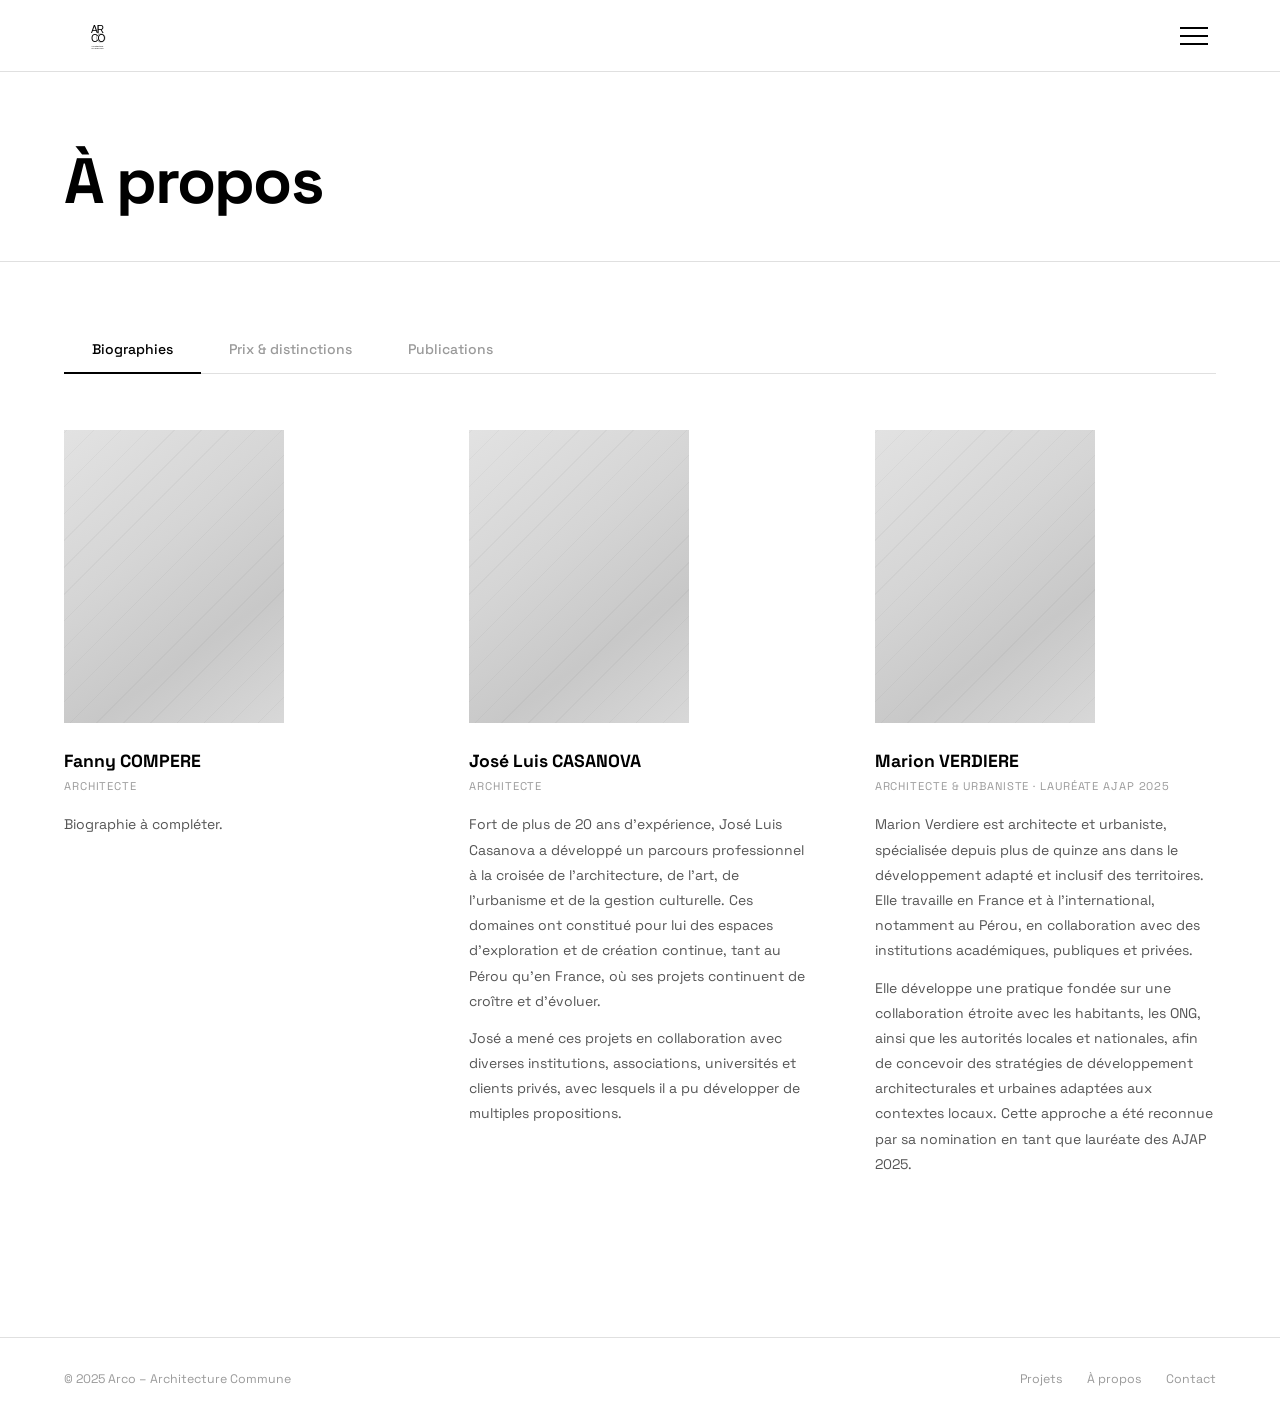
==== apropos.html @ 78fe7bfb "Initial commit" ====
<!DOCTYPE html>
<html lang="fr">
<head>
  <meta charset="UTF-8">
  <meta name="viewport" content="width=device-width, initial-scale=1.0">
  <title>À propos – Arco Architecture Commune</title>
  <link rel="stylesheet" href="css/style.css">
</head>
<body>

  <!-- ========== HEADER ========== -->
  <header class="site-header is-light">
    <a href="index.html" class="header-logo" aria-label="Arco – Accueil">
      <svg viewBox="0 0 241.1 155.8" xmlns="http://www.w3.org/2000/svg" aria-hidden="true">
        <rect x="95.9" y="38.2" fill="none" width="72.7" height="69.3"/>
        <text transform="matrix(1 0 0 1 95.9467 68.4739)" font-family="'CocogooseProTrial-Bold', 'Arial Black', sans-serif" font-size="36" fill="black" letter-spacing="-4"><tspan x="0" y="0">AR</tspan><tspan x="0" y="30" letter-spacing="-3">CO</tspan></text>
        <line fill="none" stroke="#000000" stroke-width="1.5" stroke-miterlimit="10" x1="120.9" y1="39.9" x2="120.9" y2="69.9"/>
        <circle fill="none" stroke="#000000" stroke-miterlimit="10" cx="130.3" cy="84.7" r="14.9"/>
        <rect x="95.9" y="109.5" fill="none" width="49.2" height="18.2"/>
        <text transform="matrix(1 0 0 1 96.7001 115.1082)" font-family="'Nexa-ExtraLight', 'Arial', sans-serif" font-size="8" fill="black" letter-spacing="0"><tspan x="0" y="0">Architecture  </tspan><tspan x="0.5" y="9.6" letter-spacing="1">Commune</tspan></text>
      </svg>
    </a>
    <div class="header-right">
      <nav class="header-nav" id="header-nav">
        <a href="projets.html">Projets</a>
        <a href="apropos.html">À propos</a>
        <a href="contact.html">Contact</a>
      </nav>
      <button class="menu-toggle" aria-label="Menu" aria-expanded="false">
        <span></span><span></span><span></span>
      </button>
    </div>
  </header>

  <!-- ========== MAIN ========== -->
  <main class="page-wrap">
    <div class="page-header">
      <h1 class="page-title">À propos</h1>
    </div>

    <div class="page-body">

      <!-- TABS -->
      <div class="about-nav" role="tablist" aria-label="Sections">
        <button class="about-tab active" role="tab" aria-selected="true"  aria-controls="panel-bio"    id="tab-bio">Biographies</button>
        <button class="about-tab"        role="tab" aria-selected="false" aria-controls="panel-prix"   id="tab-prix">Prix &amp; distinctions</button>
        <button class="about-tab"        role="tab" aria-selected="false" aria-controls="panel-pub"    id="tab-pub">Publications</button>
      </div>

      <!-- ============================
           PANEL : BIOGRAPHIES
           ============================ -->
      <div class="about-panel active" id="panel-bio" role="tabpanel" aria-labelledby="tab-bio">
        <div class="bio-grid">

          <!-- Fanny -->
          <article class="bio-card">
            <div class="bio-photo">
              <div class="card-placeholder" style="height:100%;"></div>
            </div>
            <h2 class="bio-name">Fanny COMPERE</h2>
            <p class="bio-role">Architecte</p>
            <p class="bio-text">Biographie à compléter.</p>
          </article>

          <!-- José Luis Casanova -->
          <article class="bio-card">
            <div class="bio-photo">
              <div class="card-placeholder" style="height:100%;"></div>
            </div>
            <h2 class="bio-name">José Luis CASANOVA</h2>
            <p class="bio-role">Architecte</p>
            <p class="bio-text">
              Fort de plus de 20 ans d'expérience, José Luis Casanova a développé un parcours professionnel à la croisée de l'architecture, de l'art, de l'urbanisme et de la gestion culturelle. Ces domaines ont constitué pour lui des espaces d'exploration et de création continue, tant au Pérou qu'en France, où ses projets continuent de croître et d'évoluer.
            </p>
            <p class="bio-text" style="margin-top:0.75rem;">
              José a mené ces projets en collaboration avec diverses institutions, associations, universités et clients privés, avec lesquels il a pu développer de multiples propositions.
            </p>
          </article>

          <!-- Marion Verdiere -->
          <article class="bio-card">
            <div class="bio-photo">
              <div class="card-placeholder" style="height:100%;"></div>
            </div>
            <h2 class="bio-name">Marion VERDIERE</h2>
            <p class="bio-role">Architecte &amp; Urbaniste · Lauréate AJAP 2025</p>
            <p class="bio-text">
              Marion Verdiere est architecte et urbaniste, spécialisée depuis plus de quinze ans dans le développement adapté et inclusif des territoires. Elle travaille en France et à l'international, notamment au Pérou, en collaboration avec des institutions académiques, publiques et privées.
            </p>
            <p class="bio-text" style="margin-top:0.75rem;">
              Elle développe une pratique fondée sur une collaboration étroite avec les habitants, les ONG, ainsi que les autorités locales et nationales, afin de concevoir des stratégies de développement architecturales et urbaines adaptées aux contextes locaux. Cette approche a été reconnue par sa nomination en tant que lauréate des AJAP 2025.
            </p>
          </article>

        </div>
      </div>

      <!-- ============================
           PANEL : PRIX & DISTINCTIONS
           ============================ -->
      <div class="about-panel" id="panel-prix" role="tabpanel" aria-labelledby="tab-prix">
        <ul class="awards-list">

          <li class="award-item">
            <div>
              <h2 class="award-name">Europan 12 – Runner Up</h2>
              <p class="award-sub">IBA Münsterland</p>
              <p class="award-desc">
                Concours sur la ville adaptable pour répondre aux problématiques relatives au tissu périurbain vieillissant proposées par la Regionale 2016 du Münsterland. Au sein de l'équipe BINGO! – p.150-151.
              </p>
            </div>
            <a href="https://issuu.com/europan/docs/e12-results-catalogue_en" target="_blank" rel="noopener" class="external-link">Voir</a>
          </li>

          <li class="award-item">
            <div>
              <h2 class="award-name">ONU-Habitat – Inspiring Practices</h2>
              <p class="award-sub">Le logement au centre du nouvel agenda urbain</p>
              <p class="award-desc">
                Amélioration des conditions de vie dans une zone urbaine marginale des quartiers nord de Lima avec la participation des habitants.
              </p>
              <p class="award-partners">Avec Mano a Mano Perú</p>
            </div>
            <a href="https://www.uhph.org/en/contest/winners/improving-living-conditions-inhabitants-marginal-urban-area" target="_blank" rel="noopener" class="external-link">Voir</a>
          </li>

          <li class="award-item">
            <div>
              <h2 class="award-name">COP27 Gender Just Climate Solution Awards</h2>
              <p class="award-sub">2022</p>
              <p class="award-desc">
                Un modèle d'urbanisation résilient qui transforme les rôles de genre à Lima. Dans le bidonville « La Ensenada de Chillon », des femmes formées comme maçonnes construisent des murs de terrassement pour développer une agriculture urbaine communautaire. 5 000 m² de jardins transforment des terrains vagues en espaces verts productifs, améliorant la sécurité alimentaire et la qualité de vie.
              </p>
              <p class="award-partners">Avec Mano a Mano · p.12</p>
            </div>
            <a href="https://womengenderclimate.org/wp-content/uploads/2022/11/WGC-brochure-FR_2022-11-03_web.pdf" target="_blank" rel="noopener" class="external-link">Voir</a>
          </li>

          <li class="award-item">
            <div>
              <h2 class="award-name">AJAP 2025</h2>
              <p class="award-sub">Albums des Jeunes Architectes et Paysagistes – Ministère de la Culture</p>
              <p class="award-desc">
                « Un autre regard : éducation populaire et expériences architecturales »
              </p>
            </div>
            <span class="external-link" style="cursor:default;opacity:0.4;">2025</span>
          </li>

        </ul>
      </div>

      <!-- ============================
           PANEL : PUBLICATIONS
           ============================ -->
      <div class="about-panel" id="panel-pub" role="tabpanel" aria-labelledby="tab-pub">
        <ul class="pub-list">

          <li class="pub-item">
            <span class="pub-year">2022</span>
            <span class="pub-type">Article</span>
            <div class="pub-content">
              <p class="pub-title">Gobernanza energética y de la vivienda popular en Lima Metropolitana – Desafíos y perspectivas de la situación ambiental en el Perú</p>
              <p class="pub-authors">Miranda-Sara L., Valdivia-Sisniegas R., Verdiere M.</p>
            </div>
            <a href="https://repositorio.pucp.edu.pe/items/52081ef8-9322-43b2-aabb-9de1d587e6f7" target="_blank" rel="noopener" class="pub-link">Lien</a>
          </li>

          <li class="pub-item">
            <span class="pub-year">2023</span>
            <span class="pub-type">Conférence</span>
            <div class="pub-content">
              <p class="pub-title">Nouvelles écologies urbaines dans les territoires auto-construits de Lima, Pérou</p>
            </div>
            <a href="https://ensa-normandie.fr/wp-content/uploads/2023/03/230317-cqafe-abstracts-def.pdf" target="_blank" rel="noopener" class="pub-link">Lien</a>
          </li>

          <li class="pub-item">
            <span class="pub-year">2023</span>
            <span class="pub-type">Conférence</span>
            <div class="pub-content">
              <p class="pub-title">Quelle place pour l'architecte dans l'évolution des territoires autogérés du rural à l'urbain ?</p>
            </div>
            <span class="pub-link" style="opacity:0.4;">–</span>
          </li>

          <li class="pub-item">
            <span class="pub-year">2023</span>
            <span class="pub-type">Article</span>
            <div class="pub-content">
              <p class="pub-title">The impact of built environment on thermal comfort in informal settlements – The case of José Carlos Mariátegui, Lima, Perú</p>
              <p class="pub-authors">Wieser M., Verdiere M., Fenell P.</p>
            </div>
            <a href="https://discovery.ucl.ac.uk/id/eprint/10166639/" target="_blank" rel="noopener" class="pub-link">Lien</a>
          </li>

          <li class="pub-item">
            <span class="pub-year">2023</span>
            <span class="pub-type">Rapport</span>
            <div class="pub-content">
              <p class="pub-title">Vivienda digna y justicia energética: Diez mensajes desde los barrios populares</p>
              <p class="pub-authors">Lambert R., Escalante Estrada C., de los Rios S., Verdiere M., Wieser M. (Projet GEMdev)</p>
            </div>
            <a href="https://gemdev.net/wp-content/uploads/2024/01/Ten_Lessons_Spanish.pdf" target="_blank" rel="noopener" class="pub-link">Lien</a>
          </li>

          <li class="pub-item">
            <span class="pub-year">2023</span>
            <span class="pub-type">Vidéo</span>
            <div class="pub-content">
              <p class="pub-title">Ciudad Resiliente – Association Mano a Mano Perú</p>
              <p class="pub-authors">Dunayevich A., Verdiere M., Pineda M.F., Dumans S.</p>
            </div>
            <a href="https://www.youtube.com/watch?v=Y0oyjdjKwtE" target="_blank" rel="noopener" class="pub-link">Lien</a>
          </li>

          <li class="pub-item">
            <span class="pub-year">2023</span>
            <span class="pub-type">Vidéo</span>
            <div class="pub-content">
              <p class="pub-title">Hacia una Lima con justicia energética y vivienda digna</p>
              <p class="pub-authors">Lambert R., Wieser M., Verdiere M., Escalante C., de Los Rios S., de Laurentiis M.</p>
            </div>
            <a href="https://www.youtube.com/watch?v=JVqMqIuYx88" target="_blank" rel="noopener" class="pub-link">Lien</a>
          </li>

          <li class="pub-item">
            <span class="pub-year">2023</span>
            <span class="pub-type">Article / Conf.</span>
            <div class="pub-content">
              <p class="pub-title">Reducing extreme discomfort in the global South – Comparison of a calibrated model and locally measured data from informal housing in Peru (CATE 2023)</p>
              <p class="pub-authors">Oraiopoulos A., Wieser M., Verdiere M., Fennell P., Ruyssevelt P.</p>
            </div>
            <a href="https://www.researchgate.net/publication/377576745" target="_blank" rel="noopener" class="pub-link">Lien</a>
          </li>

          <li class="pub-item">
            <span class="pub-year">2024</span>
            <span class="pub-type">Article</span>
            <div class="pub-content">
              <p class="pub-title">Grounded Energy Modelling for Equitable Urban Planning Development in the Global South: Internal Temperatures, Lima, Peru, 2021–2023</p>
              <p class="pub-authors">Oraiopoulos A., Wieser M., Verdiere M., Fennell P., Ruyssevelt P.</p>
            </div>
            <a href="https://reshare.ukdataservice.ac.uk/857127/" target="_blank" rel="noopener" class="pub-link">Lien</a>
          </li>

          <li class="pub-item">
            <span class="pub-year">2024</span>
            <span class="pub-type">Conférence</span>
            <div class="pub-content">
              <p class="pub-title">« Autogestion et croissance urbaine » – Vers la possibilité d'un développement territorial inclusif ?</p>
            </div>
            <a href="https://www.youtube.com/watch?v=R2J9vW4Fnn0" target="_blank" rel="noopener" class="pub-link">Lien</a>
          </li>

          <li class="pub-item">
            <span class="pub-year">2015</span>
            <span class="pub-type">Vidéo</span>
            <div class="pub-content">
              <p class="pub-title">Homogeneos</p>
            </div>
            <span class="pub-link" style="opacity:0.4;">–</span>
          </li>

          <li class="pub-item">
            <span class="pub-year">2015</span>
            <span class="pub-type">Publication</span>
            <div class="pub-content">
              <p class="pub-title">Cartas al Alcalde</p>
            </div>
            <span class="pub-link" style="opacity:0.4;">–</span>
          </li>

          <li class="pub-item">
            <span class="pub-year">2016</span>
            <span class="pub-type">Article</span>
            <div class="pub-content">
              <p class="pub-title">Proyecto en unidad vecinal Mirones – Comunicación y articulación</p>
              <p class="pub-authors">Revue Arkinka, Lima, Pérou (association Homogeneos)</p>
            </div>
            <span class="pub-link" style="opacity:0.4;">–</span>
          </li>

          <li class="pub-item">
            <span class="pub-year">2017</span>
            <span class="pub-type">Publication</span>
            <div class="pub-content">
              <p class="pub-title">Maison des arts Mondignéras</p>
            </div>
            <a href="https://drive.google.com/file/d/1ZgUoGBhDZ5eVp5NW4N8bZm1eNtICvbgE/view" target="_blank" rel="noopener" class="pub-link">Lien</a>
          </li>

          <li class="pub-item">
            <span class="pub-year">2017</span>
            <span class="pub-type">Conférence</span>
            <div class="pub-content">
              <p class="pub-title">« Projet, Communication et Articulation »</p>
              <p class="pub-authors">ENSAPBx, Post Master Rebuilding the World, Talence</p>
            </div>
            <span class="pub-link" style="opacity:0.4;">–</span>
          </li>

          <li class="pub-item">
            <span class="pub-year">2018</span>
            <span class="pub-type">Conférence</span>
            <div class="pub-content">
              <p class="pub-title">Impacto social en las intervenciones urbanas, proyecto ganador del concurso internacional UHPH</p>
              <p class="pub-authors">Université Alas Peruanas, Lima (Mano a Mano Perú)</p>
            </div>
            <span class="pub-link" style="opacity:0.4;">–</span>
          </li>

          <li class="pub-item">
            <span class="pub-year">2018</span>
            <span class="pub-type">Conférence</span>
            <div class="pub-content">
              <p class="pub-title">UHPH III – Foro Latinoamericano y del Caribe de Vivienda y Hábitat</p>
              <p class="pub-authors">République Dominicaine (Mano a Mano Perú)</p>
            </div>
            <span class="pub-link" style="opacity:0.4;">–</span>
          </li>

          <li class="pub-item">
            <span class="pub-year">2018</span>
            <span class="pub-type">Conférence</span>
            <div class="pub-content">
              <p class="pub-title">« Foro Internacional de Intervenciones Urbanas III, Mujeres líderes y gestión local del territorio »</p>
            </div>
            <span class="pub-link" style="opacity:0.4;">–</span>
          </li>

          <li class="pub-item">
            <span class="pub-year">2025</span>
            <span class="pub-type">Article / Data</span>
            <div class="pub-content">
              <p class="pub-title">Development of Household Personas using Vignettes for Urban Building Energy Modelling of low-income housing in informal settlements in the Global South</p>
              <p class="pub-authors">Oraiopoulos A., Fennell P., Tomei J., Lambert R., Ruyssevelt P., Verdiere M., et al.</p>
            </div>
            <a href="https://rdr.ucl.ac.uk/articles/dataset/Development_of_Household_Personas_using_Vignettes_for_Urban_Building_Energy_Modelling_of_low-income_housing_in_informal_settlements_in_the_Global_South/22469458/1" target="_blank" rel="noopener" class="pub-link">Lien</a>
          </li>

          <li class="pub-item">
            <span class="pub-year">2025</span>
            <span class="pub-type">Article / Data</span>
            <div class="pub-content">
              <p class="pub-title">Orthophotomosaics of low-income housing in informal settlements in the Global South</p>
              <p class="pub-authors">Oraiopoulos A., Wieser M., Verdiere M., Fennell P., Ruyssevelt P.</p>
            </div>
            <a href="https://rdr.ucl.ac.uk/articles/figure/Orthophotomosaics_of_low-income_housing_in_informal_settlements_in_the_Global_South/29247509/1" target="_blank" rel="noopener" class="pub-link">Lien</a>
          </li>

          <li class="pub-item">
            <span class="pub-year">2025</span>
            <span class="pub-type">Article / Data</span>
            <div class="pub-content">
              <p class="pub-title">3D reality models of low-income communities in informal settlements in the Global South</p>
              <p class="pub-authors">Oraiopoulos A., Wieser M., Verdiere M., Fennell P., Ruyssevelt P.</p>
            </div>
            <a href="https://rdr.ucl.ac.uk/articles/dataset/3D_reality_models_of_low-income_communities_in_informal_settlements_in_the_Global_South/29294333/1" target="_blank" rel="noopener" class="pub-link">Lien</a>
          </li>

          <li class="pub-item">
            <span class="pub-year">2026</span>
            <span class="pub-type">Article</span>
            <div class="pub-content">
              <p class="pub-title">Quelle place pour l'architecte dans l'évolution des territoires autogérés du rural à l'urbain ? (en cours de publication)</p>
            </div>
            <span class="pub-link" style="opacity:0.4;">À paraître</span>
          </li>

          <li class="pub-item">
            <span class="pub-year">2026</span>
            <span class="pub-type">Conférence</span>
            <div class="pub-content">
              <p class="pub-title">Bricoler l'espace public : Un dialogue constructif comme solution urbaine locale</p>
            </div>
            <span class="pub-link" style="opacity:0.4;">À paraître</span>
          </li>

        </ul>
      </div>

    </div><!-- /page-body -->
  </main>

  <!-- ========== FOOTER ========== -->
  <footer class="site-footer">
    <span class="footer-copy">© 2025 Arco – Architecture Commune</span>
    <nav class="footer-nav">
      <a href="projets.html">Projets</a>
      <a href="apropos.html">À propos</a>
      <a href="contact.html">Contact</a>
    </nav>
  </footer>

  <script src="js/nav.js"></script>
  <script>
    // Tab switching
    const tabs = document.querySelectorAll('.about-tab');
    const panels = document.querySelectorAll('.about-panel');

    tabs.forEach(tab => {
      tab.addEventListener('click', () => {
        tabs.forEach(t => { t.classList.remove('active'); t.setAttribute('aria-selected', 'false'); });
        panels.forEach(p => p.classList.remove('active'));
        tab.classList.add('active');
        tab.setAttribute('aria-selected', 'true');
        document.getElementById(tab.getAttribute('aria-controls')).classList.add('active');
      });
    });

    // Open tab from URL hash
    const hash = window.location.hash;
    if (hash) {
      const target = document.querySelector(`[aria-controls="${hash.slice(1)}"]`);
      if (target) target.click();
    }
  </script>
</body>
</html>
---- css/style.css ----
@import url('https://fonts.googleapis.com/css2?family=Space+Grotesk:wght@300;400;500;700&display=swap');

/* =========================================
   CUSTOM PROPERTIES
   ========================================= */
:root {
  --black: #000000;
  --white: #ffffff;
  --gray-50: #f9f9f9;
  --gray-100: #f0f0f0;
  --gray-200: #e0e0e0;
  --gray-400: #9a9a9a;
  --gray-600: #555555;

  --amo-color: #0055B3;
  --amo-bg: #EEF4FF;
  --sensi-color: #9A6E00;
  --sensi-bg: #FFF8E6;
  --archi-color: #1A7A38;
  --archi-bg: #EEFAF2;
  --urba-color: #C04000;
  --urba-bg: #FFF2EE;

  --nav-height: 72px;
  --page-x: clamp(1.5rem, 5vw, 5rem);
}

/* =========================================
   RESET & BASE
   ========================================= */
*, *::before, *::after { box-sizing: border-box; margin: 0; padding: 0; }
html { scroll-behavior: smooth; -webkit-font-smoothing: antialiased; }
body {
  font-family: 'Space Grotesk', -apple-system, BlinkMacSystemFont, sans-serif;
  color: var(--black);
  background: var(--white);
  font-size: 16px;
  line-height: 1.6;
}
img { max-width: 100%; display: block; }
a { color: inherit; text-decoration: none; }
button { cursor: pointer; font-family: inherit; }
ul, ol { list-style: none; }

/* =========================================
   NAVIGATION
   ========================================= */
.site-header {
  position: fixed;
  top: 0; left: 0; right: 0;
  z-index: 100;
  display: flex;
  align-items: center;
  justify-content: space-between;
  padding: 0 var(--page-x);
  height: var(--nav-height);
  transition: background 0.3s, border-color 0.3s, color 0.3s;
}

.site-header.is-light {
  background: rgba(255,255,255,0.96);
  border-bottom: 1px solid var(--gray-200);
  backdrop-filter: blur(8px);
  color: var(--black);
}

.site-header.is-dark { color: var(--white); }

.header-logo { display: flex; align-items: center; height: 44px; }
.header-logo svg { height: 44px; width: auto; }

/* Override SVG text fill & geometry stroke based on header mode */
.site-header.is-dark .header-logo svg text { fill: white; }
.site-header.is-dark .header-logo svg line,
.site-header.is-dark .header-logo svg circle { stroke: white !important; }
.site-header.is-light .header-logo svg text { fill: black; }
.site-header.is-light .header-logo svg line,
.site-header.is-light .header-logo svg circle { stroke: black !important; }

.menu-toggle {
  background: none;
  border: none;
  padding: 8px;
  display: flex;
  flex-direction: column;
  gap: 6px;
  z-index: 200;
  position: relative;
  color: inherit;
}
.menu-toggle span {
  display: block;
  width: 28px;
  height: 2px;
  background: currentColor;
  transition: transform 0.3s, opacity 0.3s;
  transform-origin: center;
}
.menu-toggle.is-active span:nth-child(1) { transform: translateY(8px) rotate(45deg); }
.menu-toggle.is-active span:nth-child(2) { opacity: 0; }
.menu-toggle.is-active span:nth-child(3) { transform: translateY(-8px) rotate(-45deg); }

/* Inline nav (revealed on toggle) */
.header-right {
  display: flex;
  align-items: center;
  gap: 1.5rem;
}

.header-nav {
  display: flex;
  align-items: center;
  gap: 2rem;
  opacity: 0;
  pointer-events: none;
  transform: translateX(6px);
  transition: opacity 0.2s ease, transform 0.2s ease;
}
.header-nav.is-open {
  opacity: 1;
  pointer-events: all;
  transform: translateX(0);
}
.header-nav a {
  font-size: 0.78rem;
  font-weight: 500;
  letter-spacing: 0.1em;
  text-transform: uppercase;
  color: inherit;
  white-space: nowrap;
  transition: opacity 0.2s;
}
.header-nav a:hover { opacity: 0.45; }

@media (max-width: 420px) {
  .header-nav { gap: 1.25rem; }
  .header-nav a { font-size: 0.7rem; letter-spacing: 0.06em; }
}

/* =========================================
   HOMEPAGE
   ========================================= */
:root { --home-pt: calc(var(--nav-height) + clamp(4rem, 7vw, 6rem)); }

.home-intro {
  display: grid;
  grid-template-columns: 25% 1fr;
  align-items: stretch;
  min-height: 100vh;
  padding: 0 var(--page-x);
}

/* Colonne gauche : logo */
.home-intro-logo {
  display: flex;
  flex-direction: column;
  justify-content: center;
  padding: var(--nav-height) clamp(2rem, 4vw, 4rem) clamp(3rem, 5vw, 4rem) 0;
}
.home-intro-logo svg {
  width: clamp(200px, 28vw, 480px);
  max-width: none;
  height: auto;
  display: block;
}
.home-intro-logo svg text { fill: black; }
.home-intro-logo svg line,
.home-intro-logo svg circle { stroke: black !important; }

/* Colonne droite : label + description + nav */
.home-intro-text {
  display: flex;
  flex-direction: column;
  justify-content: center;
  padding: var(--home-pt) 0 clamp(4rem, 6vw, 5rem) clamp(3rem, 5vw, 5rem);
}
.home-intro-label {
  font-size: 0.62rem;
  letter-spacing: 0.14em;
  text-transform: uppercase;
  color: var(--gray-400);
  margin-bottom: 2rem;
}
.home-intro-body {
  font-size: clamp(1rem, 1.5vw, 1.15rem);
  line-height: 1.9;
  font-weight: 400;
}
.home-intro-body + .home-intro-body { margin-top: 1.25em; }

/* Liens de navigation sous la description */
.home-nav-links {
  display: flex;
  flex-wrap: wrap;
  gap: 0;
  margin-top: 2.75rem;
  padding-top: 1.75rem;
  border-top: 1px solid var(--gray-200);
}
.home-nav-links a {
  display: inline-flex;
  align-items: center;
  gap: 0.4rem;
  padding-right: 2.5rem;
  font-size: 0.78rem;
  font-weight: 700;
  letter-spacing: 0.1em;
  text-transform: uppercase;
  color: var(--black);
  transition: opacity 0.2s;
}
.home-nav-links a::after { content: '→'; font-weight: 400; }
.home-nav-links a:hover { opacity: 0.4; }

@media (max-width: 820px) {
  .home-intro {
    grid-template-columns: 1fr;
    min-height: auto;
    align-items: start;
  }
  .home-intro-logo {
    border-right: none;
    border-bottom: 1px solid var(--gray-200);
    padding: calc(var(--nav-height) + 3rem) 0 2.5rem;
  }
  .home-intro-logo svg { width: 220px; }
  .home-intro-text {
    padding: 3rem 0 4rem;
    justify-content: flex-start;
  }
}

/* =========================================
   PAGE SHELL (non-homepage)
   ========================================= */
.page-wrap {
  padding-top: var(--nav-height);
  min-height: 100vh;
}

.page-header {
  padding: clamp(3rem, 6vw, 5rem) var(--page-x) clamp(2rem, 4vw, 3rem);
  border-bottom: 1px solid var(--gray-200);
}

.page-title {
  font-size: clamp(2rem, 5vw, 4rem);
  font-weight: 700;
  letter-spacing: -0.03em;
  line-height: 1;
}

.page-body {
  padding: clamp(2.5rem, 5vw, 4rem) var(--page-x);
}

/* =========================================
   CATEGORY BADGES
   ========================================= */
.badge {
  display: inline-flex;
  align-items: center;
  gap: 0.4rem;
  padding: 0.2rem 0.7rem;
  border-radius: 999px;
  font-size: 0.7rem;
  font-weight: 600;
  letter-spacing: 0.05em;
  text-transform: uppercase;
}
.badge--amo { background: var(--amo-bg); color: var(--amo-color); }
.badge--sensi { background: var(--sensi-bg); color: var(--sensi-color); }
.badge--archi { background: var(--archi-bg); color: var(--archi-color); }
.badge--urba { background: var(--urba-bg); color: var(--urba-color); }

.cat-dot {
  width: 7px; height: 7px;
  border-radius: 50%;
  display: inline-block;
  flex-shrink: 0;
}
.cat-dot--amo { background: var(--amo-color); }
.cat-dot--sensi { background: var(--sensi-color); }
.cat-dot--archi { background: var(--archi-color); }
.cat-dot--urba { background: var(--urba-color); }

/* =========================================
   PROJECTS PAGE — FILTERS
   ========================================= */
.filter-bar {
  display: flex;
  gap: 0.5rem;
  flex-wrap: wrap;
  margin-bottom: 3rem;
}
.filter-btn {
  display: inline-flex;
  align-items: center;
  gap: 0.4rem;
  padding: 0.5rem 1.25rem;
  border: 1.5px solid var(--gray-200);
  background: none;
  font-size: 0.825rem;
  font-weight: 500;
  letter-spacing: 0.02em;
  border-radius: 999px;
  transition: all 0.2s;
  color: var(--black);
}
.filter-btn:hover { border-color: var(--black); }
.filter-btn.active {
  background: var(--black);
  color: var(--white);
  border-color: var(--black);
}
.filter-btn.active[data-filter="amo"]  { background: var(--amo-color); border-color: var(--amo-color); }
.filter-btn.active[data-filter="sensibilisation"] { background: var(--sensi-color); border-color: var(--sensi-color); }
.filter-btn.active[data-filter="architecture"] { background: var(--archi-color); border-color: var(--archi-color); }
.filter-btn.active[data-filter="urbanisme"] { background: var(--urba-color); border-color: var(--urba-color); }

/* =========================================
   PROJECT GRID
   ========================================= */
.project-grid {
  display: grid;
  grid-template-columns: repeat(auto-fill, minmax(270px, 1fr));
  gap: 2rem 1.5rem;
}

.project-card {
  display: block;
  cursor: pointer;
  color: inherit;
  transition: transform 0.25s;
}
.project-card:hover { transform: translateY(-3px); }

.card-img {
  aspect-ratio: 4/3;
  overflow: hidden;
  background: var(--gray-100);
  position: relative;
  margin-bottom: 0.875rem;
}
.card-img img {
  width: 100%; height: 100%;
  object-fit: cover;
  filter: grayscale(100%);
  transition: transform 0.5s ease, filter 0.3s;
  display: block;
}
.project-card:hover .card-img img {
  transform: scale(1.05);
  filter: grayscale(50%);
}

/* Gray placeholder for missing images */
.card-placeholder {
  width: 100%; height: 100%;
  background: linear-gradient(145deg, #e2e2e2 0%, #d5d5d5 40%, #c8c8c8 70%, #d8d8d8 100%);
  position: relative;
}
.card-placeholder::before {
  content: '';
  position: absolute;
  inset: 0;
  background: repeating-linear-gradient(
    -45deg,
    transparent, transparent 18px,
    rgba(0,0,0,0.03) 18px, rgba(0,0,0,0.03) 19px
  );
}

/* Category color bar on hover */
.card-img::after {
  content: '';
  position: absolute;
  bottom: 0; left: 0; right: 0;
  height: 3px;
  transform: scaleX(0);
  transform-origin: left;
  transition: transform 0.3s;
}
.project-card:hover .card-img::after { transform: scaleX(1); }
.project-card[data-cat="amo"] .card-img::after { background: var(--amo-color); }
.project-card[data-cat="sensibilisation"] .card-img::after { background: var(--sensi-color); }
.project-card[data-cat="architecture"] .card-img::after { background: var(--archi-color); }
.project-card[data-cat="urbanisme"] .card-img::after { background: var(--urba-color); }

.card-meta { display: flex; flex-direction: column; gap: 0.3rem; }
.card-title { font-size: 0.975rem; font-weight: 700; line-height: 1.25; }
.card-location { font-size: 0.8rem; color: var(--gray-600); }
.card-year { font-size: 0.75rem; color: var(--gray-400); }

/* Hidden during filter */
.project-card.hidden { display: none; }

/* =========================================
   PROJECT DETAIL
   ========================================= */
.detail-header {
  padding: clamp(2rem, 4vw, 4rem) var(--page-x) 2rem;
  border-bottom: 1px solid var(--gray-200);
}
.back-link {
  display: flex;
  width: fit-content;
  align-items: center;
  gap: 0.4rem;
  font-size: 0.825rem;
  color: var(--gray-400);
  margin-bottom: 2rem;
  transition: color 0.2s;
}
.back-link:hover { color: var(--black); }
.back-link::before { content: '←'; }

.detail-title {
  font-size: clamp(1.5rem, 3.5vw, 3rem);
  font-weight: 700;
  letter-spacing: -0.025em;
  line-height: 1.1;
  margin-top: 1rem;
  margin-bottom: 0.75rem;
}
.detail-location {
  font-size: 0.9rem;
  color: var(--gray-400);
}

.detail-body {
  display: grid;
  grid-template-columns: 1fr 300px;
  gap: 5rem;
  padding: clamp(2rem, 4vw, 4rem) var(--page-x);
  align-items: start;
}
@media (max-width: 900px) {
  .detail-body { grid-template-columns: 1fr; gap: 2.5rem; }
}

/* Gallery */
.gallery { display: flex; flex-direction: column; gap: 0.75rem; }
.gallery-main {
  aspect-ratio: 16/9;
  overflow: hidden;
  background: var(--gray-100);
  cursor: zoom-in;
  position: relative;
}
.gallery-main img {
  width: 100%; height: 100%;
  object-fit: cover;
  filter: grayscale(100%);
  transition: transform 0.4s;
  display: block;
}
.gallery-main:hover img { transform: scale(1.02); }

.gallery-prev,
.gallery-next {
  position: absolute;
  top: 50%;
  transform: translateY(-50%);
  background: rgba(0,0,0,0.45);
  color: white;
  border: none;
  width: 44px;
  height: 44px;
  display: flex;
  align-items: center;
  justify-content: center;
  font-size: 1.1rem;
  cursor: pointer;
  opacity: 0;
  transition: opacity 0.2s, background 0.2s;
  z-index: 2;
}
.gallery-prev { left: 0.75rem; }
.gallery-next { right: 0.75rem; }
.gallery-prev:hover,
.gallery-next:hover { background: rgba(0,0,0,0.75); }
.gallery-main:hover .gallery-prev,
.gallery-main:hover .gallery-next { opacity: 1; }
.gallery-thumbs {
  display: grid;
  grid-template-columns: repeat(5, 1fr);
  gap: 0.5rem;
}
.gallery-thumb {
  aspect-ratio: 1;
  overflow: hidden;
  background: var(--gray-100);
  cursor: pointer;
  opacity: 0.5;
  transition: opacity 0.2s;
}
.gallery-thumb.active, .gallery-thumb:hover { opacity: 1; }
.gallery-thumb img {
  width: 100%; height: 100%;
  object-fit: cover;
  filter: grayscale(100%);
}

/* Sidebar info */
.detail-info { position: sticky; top: calc(var(--nav-height) + 2rem); }
.info-description {
  font-size: 0.9rem;
  line-height: 1.8;
  color: var(--gray-600);
  margin-bottom: 2.5rem;
}
.info-table { width: 100%; }
.info-row {
  display: grid;
  grid-template-columns: 110px 1fr;
  padding: 0.875rem 0;
  border-top: 1px solid var(--gray-200);
  gap: 1rem;
  font-size: 0.85rem;
}
.info-row:last-child { border-bottom: 1px solid var(--gray-200); }
.info-label {
  font-size: 0.7rem;
  letter-spacing: 0.08em;
  text-transform: uppercase;
  color: var(--gray-400);
  padding-top: 2px;
}
.info-value { font-weight: 500; line-height: 1.4; }

/* =========================================
   ABOUT PAGE
   ========================================= */
.about-nav {
  display: flex;
  gap: 0;
  border-bottom: 1px solid var(--gray-200);
  margin-bottom: 3.5rem;
}
.about-tab {
  padding: 0.875rem 1.75rem;
  background: none;
  border: none;
  border-bottom: 2px solid transparent;
  font-size: 0.875rem;
  font-weight: 500;
  color: var(--gray-400);
  cursor: pointer;
  transition: all 0.2s;
  margin-bottom: -1px;
}
.about-tab.active { color: var(--black); border-bottom-color: var(--black); }
.about-tab:hover:not(.active) { color: var(--black); }

.about-panel { display: none; }
.about-panel.active { display: block; }

/* Biographies */
.bio-grid {
  display: grid;
  grid-template-columns: repeat(3, 1fr);
  gap: 3rem 4rem;
}
@media (max-width: 900px) {
  .bio-grid {
    grid-template-columns: repeat(2, 1fr);
  }
}
@media (max-width: 580px) {
  .bio-grid {
    grid-template-columns: 1fr;
  }
}
.bio-photo {
  aspect-ratio: 3/4;
  max-width: 220px;
  overflow: hidden;
  background: var(--gray-100);
  margin-bottom: 1.5rem;
}
.bio-photo img {
  width: 100%; height: 100%;
  object-fit: cover;
  filter: grayscale(100%);
}
.bio-name {
  font-size: 1.1rem;
  font-weight: 700;
  margin-bottom: 0.2rem;
}
.bio-role {
  font-size: 0.7rem;
  letter-spacing: 0.08em;
  text-transform: uppercase;
  color: var(--gray-400);
  margin-bottom: 1rem;
}
.bio-text {
  font-size: 0.875rem;
  line-height: 1.8;
  color: var(--gray-600);
}

/* Awards */
.awards-list { display: flex; flex-direction: column; }
.award-item {
  display: grid;
  grid-template-columns: 1fr auto;
  gap: 3rem;
  padding: 2rem 0;
  border-bottom: 1px solid var(--gray-200);
  align-items: start;
}
.award-item:first-child { border-top: 1px solid var(--gray-200); }
.award-name { font-size: 1rem; font-weight: 700; margin-bottom: 0.3rem; }
.award-sub {
  font-size: 0.75rem;
  letter-spacing: 0.04em;
  text-transform: uppercase;
  color: var(--gray-400);
  margin-bottom: 0.75rem;
}
.award-desc {
  font-size: 0.85rem;
  line-height: 1.75;
  color: var(--gray-600);
}
.award-partners {
  font-size: 0.8rem;
  color: var(--gray-400);
  margin-top: 0.5rem;
}
.external-link {
  display: inline-flex;
  align-items: center;
  gap: 0.35rem;
  padding: 0.5rem 1.1rem;
  border: 1.5px solid var(--black);
  font-size: 0.75rem;
  font-weight: 600;
  letter-spacing: 0.06em;
  text-transform: uppercase;
  white-space: nowrap;
  transition: all 0.2s;
  flex-shrink: 0;
}
.external-link:hover { background: var(--black); color: var(--white); }
.external-link::after { content: '↗'; }

@media (max-width: 600px) {
  .award-item { grid-template-columns: 1fr; gap: 1rem; }
}

/* Publications */
.pub-list { display: flex; flex-direction: column; }
.pub-item {
  display: grid;
  grid-template-columns: 56px 90px 1fr auto;
  gap: 1.5rem;
  padding: 1.25rem 0;
  border-bottom: 1px solid var(--gray-200);
  align-items: start;
}
.pub-item:first-child { border-top: 1px solid var(--gray-200); }
.pub-year { font-size: 0.85rem; font-weight: 700; color: var(--gray-400); }
.pub-type {
  font-size: 0.7rem;
  letter-spacing: 0.06em;
  text-transform: uppercase;
  color: var(--gray-400);
  padding-top: 2px;
}
.pub-content { }
.pub-title { font-size: 0.875rem; font-weight: 500; line-height: 1.5; margin-bottom: 0.25rem; }
.pub-authors { font-size: 0.775rem; color: var(--gray-400); line-height: 1.4; }
.pub-link {
  display: inline-flex;
  align-items: center;
  gap: 0.2rem;
  font-size: 0.75rem;
  color: var(--gray-400);
  transition: color 0.2s;
  white-space: nowrap;
  align-self: center;
}
.pub-link:hover { color: var(--black); }
.pub-link::after { content: '↗'; }

@media (max-width: 768px) {
  .pub-item {
    grid-template-columns: 56px 1fr;
  }
  .pub-type { grid-column: 2; }
  .pub-content { grid-column: 1 / -1; }
  .pub-link { grid-column: 1 / -1; }
}

/* =========================================
   CONTACT PAGE
   ========================================= */
.contact-layout {
  display: grid;
  grid-template-columns: 1fr 1fr;
  gap: 7rem;
  align-items: start;
}
@media (max-width: 768px) {
  .contact-layout { grid-template-columns: 1fr; gap: 3rem; }
}

.contact-info-group { margin-bottom: 2.5rem; }
.contact-label {
  font-size: 0.65rem;
  letter-spacing: 0.14em;
  text-transform: uppercase;
  color: var(--gray-400);
  margin-bottom: 0.4rem;
}
.contact-value {
  font-size: 1rem;
  font-weight: 500;
  line-height: 1.6;
}
.contact-value a { transition: opacity 0.2s; }
.contact-value a:hover { opacity: 0.6; }

.contact-form { display: flex; flex-direction: column; gap: 1.25rem; }
.form-group { display: flex; flex-direction: column; gap: 0.35rem; }
.form-label {
  font-size: 0.7rem;
  letter-spacing: 0.1em;
  text-transform: uppercase;
  color: var(--gray-400);
}
.form-input, .form-textarea {
  width: 100%;
  padding: 0.875rem 1rem;
  border: 1.5px solid var(--gray-200);
  background: none;
  font-family: inherit;
  font-size: 0.9rem;
  color: var(--black);
  transition: border-color 0.2s;
  outline: none;
  border-radius: 0;
  appearance: none;
}
.form-input:focus, .form-textarea:focus { border-color: var(--black); }
.form-textarea { min-height: 140px; resize: vertical; }
.form-submit {
  align-self: flex-start;
  padding: 0.9rem 2.5rem;
  background: var(--black);
  color: var(--white);
  border: none;
  font-family: inherit;
  font-size: 0.8rem;
  font-weight: 700;
  letter-spacing: 0.1em;
  text-transform: uppercase;
  cursor: pointer;
  transition: opacity 0.2s;
}
.form-submit:hover { opacity: 0.75; }

/* =========================================
   FOOTER
   ========================================= */
.site-footer {
  margin-top: 6rem;
  padding: 2rem var(--page-x);
  border-top: 1px solid var(--gray-200);
  display: flex;
  align-items: center;
  justify-content: space-between;
  flex-wrap: wrap;
  gap: 1rem;
}
.footer-copy { font-size: 0.775rem; color: var(--gray-400); }
.footer-nav { display: flex; gap: 1.5rem; }
.footer-nav a {
  font-size: 0.775rem;
  color: var(--gray-400);
  transition: color 0.2s;
}
.footer-nav a:hover { color: var(--black); }

/* =========================================
   UTILITIES & ANIMATIONS
   ========================================= */
.fade-in {
  animation: fadeIn 0.5s ease both;
}
@keyframes fadeIn {
  from { opacity: 0; transform: translateY(12px); }
  to   { opacity: 1; transform: translateY(0); }
}

.sr-only {
  position: absolute; width: 1px; height: 1px;
  padding: 0; margin: -1px; overflow: hidden;
  clip: rect(0,0,0,0); white-space: nowrap; border-width: 0;
}
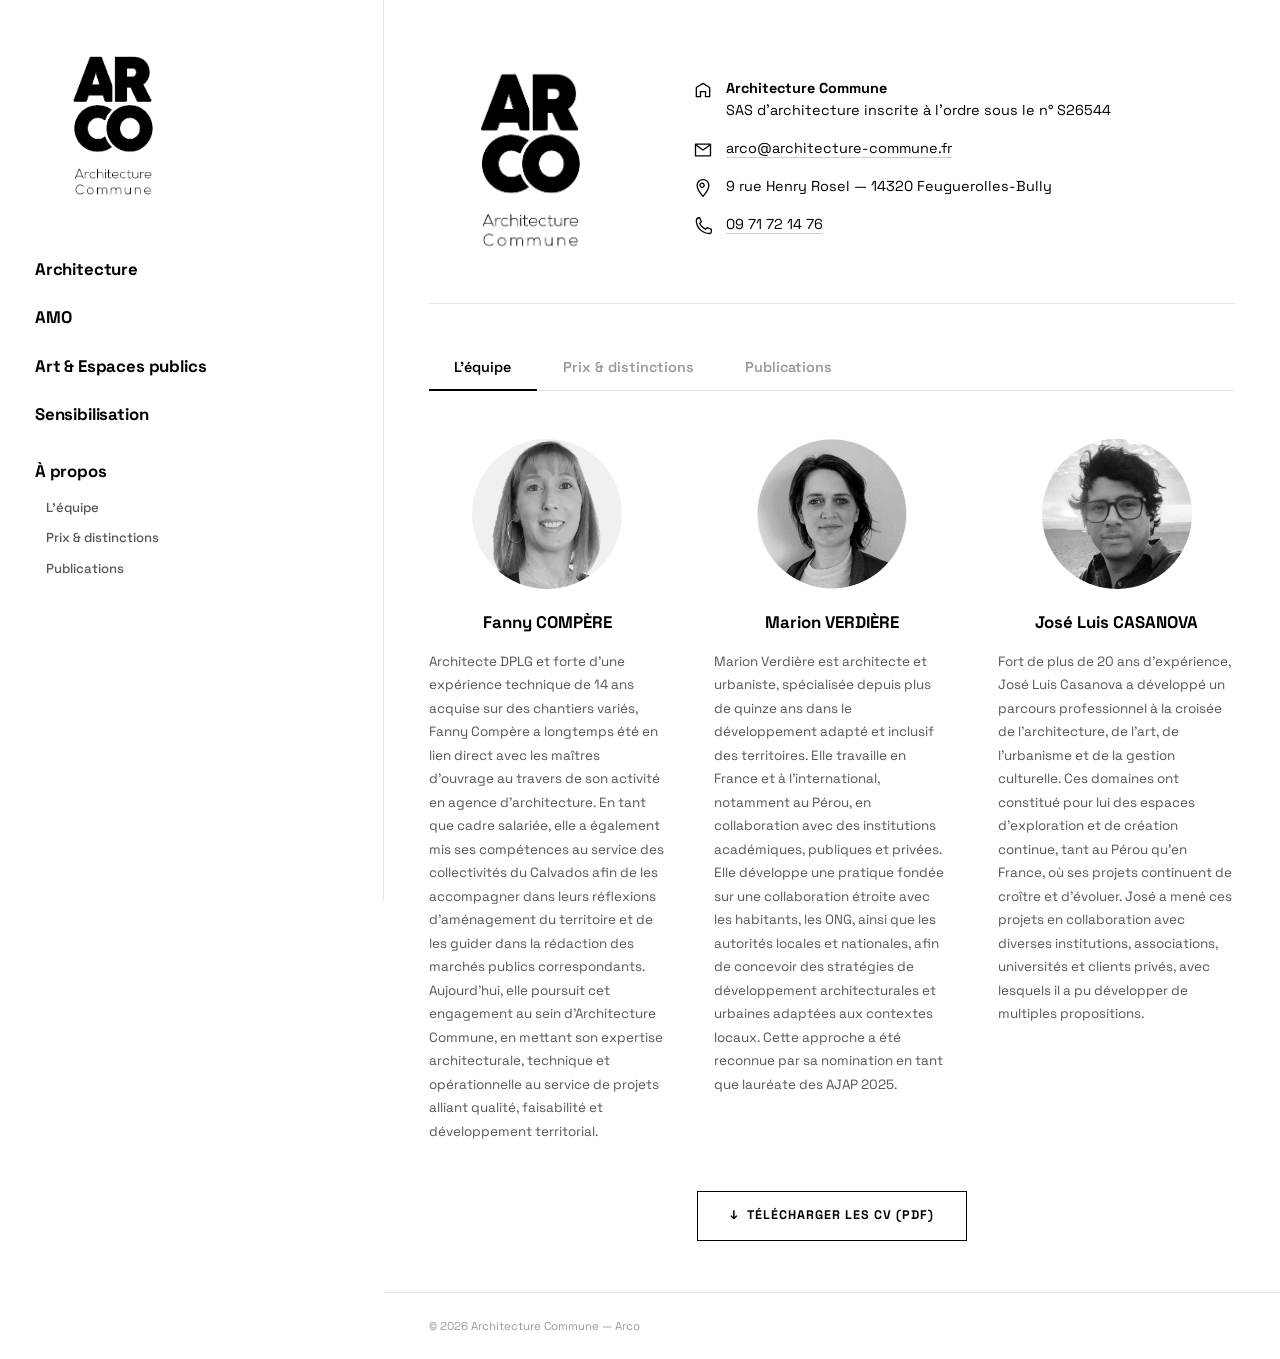
==== commit 68156043: "update with first feedbacks" ====
--- a/apropos.html
+++ b/apropos.html
@@ -3,419 +3,179 @@
 <head>
   <meta charset="UTF-8">
   <meta name="viewport" content="width=device-width, initial-scale=1.0">
-  <title>À propos – Arco Architecture Commune</title>
+  <title>À propos – Architecture Commune</title>
   <link rel="stylesheet" href="css/style.css">
 </head>
-<body>
+<body data-page="about">
 
-  <!-- ========== HEADER ========== -->
-  <header class="site-header is-light">
-    <a href="index.html" class="header-logo" aria-label="Arco – Accueil">
-      <svg viewBox="0 0 241.1 155.8" xmlns="http://www.w3.org/2000/svg" aria-hidden="true">
-        <rect x="95.9" y="38.2" fill="none" width="72.7" height="69.3"/>
-        <text transform="matrix(1 0 0 1 95.9467 68.4739)" font-family="'CocogooseProTrial-Bold', 'Arial Black', sans-serif" font-size="36" fill="black" letter-spacing="-4"><tspan x="0" y="0">AR</tspan><tspan x="0" y="30" letter-spacing="-3">CO</tspan></text>
-        <line fill="none" stroke="#000000" stroke-width="1.5" stroke-miterlimit="10" x1="120.9" y1="39.9" x2="120.9" y2="69.9"/>
-        <circle fill="none" stroke="#000000" stroke-miterlimit="10" cx="130.3" cy="84.7" r="14.9"/>
-        <rect x="95.9" y="109.5" fill="none" width="49.2" height="18.2"/>
-        <text transform="matrix(1 0 0 1 96.7001 115.1082)" font-family="'Nexa-ExtraLight', 'Arial', sans-serif" font-size="8" fill="black" letter-spacing="0"><tspan x="0" y="0">Architecture  </tspan><tspan x="0.5" y="9.6" letter-spacing="1">Commune</tspan></text>
-      </svg>
-    </a>
-    <div class="header-right">
-      <nav class="header-nav" id="header-nav">
-        <a href="projets.html">Projets</a>
-        <a href="apropos.html">À propos</a>
-        <a href="contact.html">Contact</a>
-      </nav>
-      <button class="menu-toggle" aria-label="Menu" aria-expanded="false">
-        <span></span><span></span><span></span>
-      </button>
-    </div>
-  </header>
+  <div class="mobile-bar">
+    <a href="index.html" class="mobile-logo"><img src="media/logos/logo-arco.png" alt="Architecture Commune"></a>
+    <button class="menu-toggle" aria-label="Menu" aria-expanded="false"><span></span><span></span><span></span></button>
+  </div>
+  <div class="sidebar-backdrop"></div>
 
-  <!-- ========== MAIN ========== -->
-  <main class="page-wrap">
-    <div class="page-header">
-      <h1 class="page-title">À propos</h1>
-    </div>
+  <div class="layout">
+    <aside class="sidebar" id="sidebar"></aside>
 
-    <div class="page-body">
+    <main class="content">
+      <section class="about">
 
-      <!-- TABS -->
-      <div class="about-nav" role="tablist" aria-label="Sections">
-        <button class="about-tab active" role="tab" aria-selected="true"  aria-controls="panel-bio"    id="tab-bio">Biographies</button>
-        <button class="about-tab"        role="tab" aria-selected="false" aria-controls="panel-prix"   id="tab-prix">Prix &amp; distinctions</button>
-        <button class="about-tab"        role="tab" aria-selected="false" aria-controls="panel-pub"    id="tab-pub">Publications</button>
-      </div>
+        <!-- Logo + coordonnées -->
+        <div class="about-head">
+          <img class="about-logo" src="media/logos/logo-arco.png" alt="Architecture Commune">
+          <ul class="coords">
+            <li>
+              <svg viewBox="0 0 24 24" aria-hidden="true"><path d="M4 20V9l8-5 8 5v11h-5v-6H9v6H4Z"/></svg>
+              <span><strong>Architecture Commune</strong><br>SAS d'architecture inscrite à l'ordre sous le n° S26544</span>
+            </li>
+            <li>
+              <svg viewBox="0 0 24 24" aria-hidden="true"><path d="M3 5h18v14H3V5Zm1.5 1.5L12 12l7.5-5.5"/></svg>
+              <span><a href="mailto:arco@architecture-commune.fr">arco@architecture-commune.fr</a></span>
+            </li>
+            <li>
+              <svg viewBox="0 0 24 24" aria-hidden="true"><path d="M12 2c4 0 7 3 7 7 0 5-7 13-7 13S5 14 5 9c0-4 3-7 7-7Zm0 4.5A2.5 2.5 0 1 0 12 11a2.5 2.5 0 0 0 0-4.5Z"/></svg>
+              <span>9 rue Henry Rosel — 14320 Feuguerolles-Bully</span>
+            </li>
+            <li>
+              <svg viewBox="0 0 24 24" aria-hidden="true"><path d="M6 3c-1 0-2 1-2 2 0 9 7 16 16 16 1 0 2-1 2-2v-3l-5-2-2 2c-3-1.5-5.5-4-7-7l2-2-2-5H6Z"/></svg>
+              <span><a href="tel:+33971721476">09 71 72 14 76</a></span>
+            </li>
+          </ul>
+        </div>
 
-      <!-- ============================
-           PANEL : BIOGRAPHIES
-           ============================ -->
-      <div class="about-panel active" id="panel-bio" role="tabpanel" aria-labelledby="tab-bio">
-        <div class="bio-grid">
+        <!-- Onglets -->
+        <div class="about-tabs" role="tablist">
+          <button class="about-tab active" role="tab" data-panel="equipe" id="tab-equipe">L'équipe</button>
+          <button class="about-tab" role="tab" data-panel="prix" id="tab-prix">Prix &amp; distinctions</button>
+          <button class="about-tab" role="tab" data-panel="publications" id="tab-publications">Publications</button>
+        </div>
 
-          <!-- Fanny -->
-          <article class="bio-card">
-            <div class="bio-photo">
-              <div class="card-placeholder" style="height:100%;"></div>
-            </div>
-            <h2 class="bio-name">Fanny COMPERE</h2>
-            <p class="bio-role">Architecte</p>
-            <p class="bio-text">Biographie à compléter.</p>
-          </article>
+        <!-- ÉQUIPE -->
+        <div class="about-panel active" id="equipe" role="tabpanel">
+          <div class="team-grid">
+            <article class="team-card">
+              <div class="team-photo"><img src="media/equipe/fanny.png" alt="Fanny Compère"></div>
+              <h2 class="team-name">Fanny COMPÈRE</h2>
+              <p class="team-text">Architecte DPLG et forte d'une expérience technique de 14 ans acquise sur des chantiers variés, Fanny Compère a longtemps été en lien direct avec les maîtres d'ouvrage au travers de son activité en agence d'architecture. En tant que cadre salariée, elle a également mis ses compétences au service des collectivités du Calvados afin de les accompagner dans leurs réflexions d'aménagement du territoire et de les guider dans la rédaction des marchés publics correspondants. Aujourd'hui, elle poursuit cet engagement au sein d'Architecture Commune, en mettant son expertise architecturale, technique et opérationnelle au service de projets alliant qualité, faisabilité et développement territorial.</p>
+            </article>
 
-          <!-- José Luis Casanova -->
-          <article class="bio-card">
-            <div class="bio-photo">
-              <div class="card-placeholder" style="height:100%;"></div>
-            </div>
-            <h2 class="bio-name">José Luis CASANOVA</h2>
-            <p class="bio-role">Architecte</p>
-            <p class="bio-text">
-              Fort de plus de 20 ans d'expérience, José Luis Casanova a développé un parcours professionnel à la croisée de l'architecture, de l'art, de l'urbanisme et de la gestion culturelle. Ces domaines ont constitué pour lui des espaces d'exploration et de création continue, tant au Pérou qu'en France, où ses projets continuent de croître et d'évoluer.
-            </p>
-            <p class="bio-text" style="margin-top:0.75rem;">
-              José a mené ces projets en collaboration avec diverses institutions, associations, universités et clients privés, avec lesquels il a pu développer de multiples propositions.
-            </p>
-          </article>
+            <article class="team-card">
+              <div class="team-photo"><img src="media/equipe/marion.png" alt="Marion Verdière"></div>
+              <h2 class="team-name">Marion VERDIÈRE</h2>
+              <p class="team-text">Marion Verdière est architecte et urbaniste, spécialisée depuis plus de quinze ans dans le développement adapté et inclusif des territoires. Elle travaille en France et à l'international, notamment au Pérou, en collaboration avec des institutions académiques, publiques et privées. Elle développe une pratique fondée sur une collaboration étroite avec les habitants, les ONG, ainsi que les autorités locales et nationales, afin de concevoir des stratégies de développement architecturales et urbaines adaptées aux contextes locaux. Cette approche a été reconnue par sa nomination en tant que lauréate des AJAP 2025.</p>
+            </article>
 
-          <!-- Marion Verdiere -->
-          <article class="bio-card">
-            <div class="bio-photo">
-              <div class="card-placeholder" style="height:100%;"></div>
-            </div>
-            <h2 class="bio-name">Marion VERDIERE</h2>
-            <p class="bio-role">Architecte &amp; Urbaniste · Lauréate AJAP 2025</p>
-            <p class="bio-text">
-              Marion Verdiere est architecte et urbaniste, spécialisée depuis plus de quinze ans dans le développement adapté et inclusif des territoires. Elle travaille en France et à l'international, notamment au Pérou, en collaboration avec des institutions académiques, publiques et privées.
-            </p>
-            <p class="bio-text" style="margin-top:0.75rem;">
-              Elle développe une pratique fondée sur une collaboration étroite avec les habitants, les ONG, ainsi que les autorités locales et nationales, afin de concevoir des stratégies de développement architecturales et urbaines adaptées aux contextes locaux. Cette approche a été reconnue par sa nomination en tant que lauréate des AJAP 2025.
-            </p>
-          </article>
+            <article class="team-card">
+              <div class="team-photo"><img src="media/equipe/jose.png" alt="José Luis Casanova"></div>
+              <h2 class="team-name">José Luis CASANOVA</h2>
+              <p class="team-text">Fort de plus de 20 ans d'expérience, José Luis Casanova a développé un parcours professionnel à la croisée de l'architecture, de l'art, de l'urbanisme et de la gestion culturelle. Ces domaines ont constitué pour lui des espaces d'exploration et de création continue, tant au Pérou qu'en France, où ses projets continuent de croître et d'évoluer. José a mené ces projets en collaboration avec diverses institutions, associations, universités et clients privés, avec lesquels il a pu développer de multiples propositions.</p>
+            </article>
+          </div>
 
+          <div class="team-cv">
+            <a class="btn-download" href="media/CV-Architecture-Commune.pdf" target="_blank" rel="noopener">Télécharger les CV (PDF)</a>
+          </div>
         </div>
-      </div>
 
-      <!-- ============================
-           PANEL : PRIX & DISTINCTIONS
-           ============================ -->
-      <div class="about-panel" id="panel-prix" role="tabpanel" aria-labelledby="tab-prix">
-        <ul class="awards-list">
+        <!-- PRIX -->
+        <div class="about-panel" id="prix" role="tabpanel">
+          <ul class="awards-list">
+            <li class="award-item">
+              <div>
+                <span class="award-year">2025</span>
+                <h2 class="award-name">AJAP — Albums des Jeunes Architectes et Paysagistes</h2>
+                <p class="award-desc">« Un autre regard : éducation populaire et expériences architecturales ». Intégrer une pratique architecturale à un propos local, renforçant le lien social par le partage d'expériences concrètes. Décerné par le Ministère de la Culture.</p>
+              </div>
+              <a class="external-link" href="https://www.architectes.org/actualites/les-laureats-recompenses-par-les-ajap-2025-130200" target="_blank" rel="noopener">Voir</a>
+            </li>
+            <li class="award-item">
+              <div>
+                <span class="award-year">2022</span>
+                <h2 class="award-name">COP27 — Gender Just Climate Solution Awards</h2>
+                <p class="award-desc">Modèle d'urbanisation résilient qui transforme les rôles de genre à Lima (p. 12).</p>
+                <p class="award-partners">Avec Mano a Mano Perú</p>
+              </div>
+              <a class="external-link" href="https://womengenderclimate.org/wp-content/uploads/2022/11/WGC-brochure-FR_2022-11-03_web.pdf" target="_blank" rel="noopener">Voir</a>
+            </li>
+            <li class="award-item">
+              <div>
+                <span class="award-year">2018</span>
+                <h2 class="award-name">ONU-Habitat — Inspiring Practices Competition</h2>
+                <p class="award-desc">Amélioration des conditions de vie dans une zone urbaine marginale du nord de Lima avec la participation des habitants.</p>
+                <p class="award-partners">Avec Mano a Mano Perú</p>
+              </div>
+              <a class="external-link" href="https://www.uhph.org/en/contest/winners/improving-living-conditions-inhabitants-marginal-urban-area" target="_blank" rel="noopener">Voir</a>
+            </li>
+            <li class="award-item">
+              <div>
+                <span class="award-year">2014</span>
+                <h2 class="award-name">Europan 12 — Runner Up</h2>
+                <p class="award-desc">IBA Münsterland — répondre aux problématiques relatives au tissu périurbain vieillissant (Regionale 2016). Au sein de l'équipe BINGO! (p. 150-151).</p>
+              </div>
+              <a class="external-link" href="https://issuu.com/europan/docs/e12-results-catalogue_en" target="_blank" rel="noopener">Voir</a>
+            </li>
+          </ul>
+        </div>
 
-          <li class="award-item">
-            <div>
-              <h2 class="award-name">Europan 12 – Runner Up</h2>
-              <p class="award-sub">IBA Münsterland</p>
-              <p class="award-desc">
-                Concours sur la ville adaptable pour répondre aux problématiques relatives au tissu périurbain vieillissant proposées par la Regionale 2016 du Münsterland. Au sein de l'équipe BINGO! – p.150-151.
-              </p>
-            </div>
-            <a href="https://issuu.com/europan/docs/e12-results-catalogue_en" target="_blank" rel="noopener" class="external-link">Voir</a>
-          </li>
+        <!-- PUBLICATIONS -->
+        <div class="about-panel" id="publications" role="tabpanel">
+          <ul class="pub-list">
+            <li class="pub-item"><span class="pub-year">2026</span><span class="pub-type">Conférence</span><div class="pub-content"><p class="pub-title">Bricoler l'espace public : un dialogue constructif comme solution urbaine locale</p></div><span class="pub-link pub-link--none">À paraître</span></li>
+            <li class="pub-item"><span class="pub-year">2026</span><span class="pub-type">Article</span><div class="pub-content"><p class="pub-title">Quelle place pour l'architecte dans l'évolution des territoires autogérés du rural à l'urbain ? (en cours de publication)</p></div><span class="pub-link pub-link--none">À paraître</span></li>
 
-          <li class="award-item">
-            <div>
-              <h2 class="award-name">ONU-Habitat – Inspiring Practices</h2>
-              <p class="award-sub">Le logement au centre du nouvel agenda urbain</p>
-              <p class="award-desc">
-                Amélioration des conditions de vie dans une zone urbaine marginale des quartiers nord de Lima avec la participation des habitants.
-              </p>
-              <p class="award-partners">Avec Mano a Mano Perú</p>
-            </div>
-            <a href="https://www.uhph.org/en/contest/winners/improving-living-conditions-inhabitants-marginal-urban-area" target="_blank" rel="noopener" class="external-link">Voir</a>
-          </li>
+            <li class="pub-item"><span class="pub-year">2025</span><span class="pub-type">Article / Data</span><div class="pub-content"><p class="pub-title">Development of Household Personas using Vignettes for Urban Building Energy Modelling of low-income housing in informal settlements in the Global South</p><p class="pub-authors">Oraiopoulos A., Fennell P., Tomei J., Lambert R., Ruyssevelt P., Verdiere M., et al.</p></div><a class="pub-link" href="https://rdr.ucl.ac.uk/articles/dataset/Development_of_Household_Personas_using_Vignettes_for_Urban_Building_Energy_Modelling_of_low-income_housing_in_informal_settlements_in_the_Global_South/22469458/1" target="_blank" rel="noopener">Lien</a></li>
+            <li class="pub-item"><span class="pub-year">2025</span><span class="pub-type">Article / Data</span><div class="pub-content"><p class="pub-title">Orthophotomosaics of low-income housing in informal settlements in the Global South</p><p class="pub-authors">Oraiopoulos A., Wieser M., Verdiere M., Fennell P., Ruyssevelt P.</p></div><a class="pub-link" href="https://rdr.ucl.ac.uk/articles/figure/Orthophotomosaics_of_low-income_housing_in_informal_settlements_in_the_Global_South/29247509/1" target="_blank" rel="noopener">Lien</a></li>
+            <li class="pub-item"><span class="pub-year">2025</span><span class="pub-type">Article / Data</span><div class="pub-content"><p class="pub-title">3D reality models of low-income communities in informal settlements in the Global South</p><p class="pub-authors">Oraiopoulos A., Wieser M., Verdiere M., Fennell P., Ruyssevelt P.</p></div><a class="pub-link" href="https://rdr.ucl.ac.uk/articles/dataset/3D_reality_models_of_low-income_communities_in_informal_settlements_in_the_Global_South/29294333/1" target="_blank" rel="noopener">Lien</a></li>
 
-          <li class="award-item">
-            <div>
-              <h2 class="award-name">COP27 Gender Just Climate Solution Awards</h2>
-              <p class="award-sub">2022</p>
-              <p class="award-desc">
-                Un modèle d'urbanisation résilient qui transforme les rôles de genre à Lima. Dans le bidonville « La Ensenada de Chillon », des femmes formées comme maçonnes construisent des murs de terrassement pour développer une agriculture urbaine communautaire. 5 000 m² de jardins transforment des terrains vagues en espaces verts productifs, améliorant la sécurité alimentaire et la qualité de vie.
-              </p>
-              <p class="award-partners">Avec Mano a Mano · p.12</p>
-            </div>
-            <a href="https://womengenderclimate.org/wp-content/uploads/2022/11/WGC-brochure-FR_2022-11-03_web.pdf" target="_blank" rel="noopener" class="external-link">Voir</a>
-          </li>
+            <li class="pub-item"><span class="pub-year">2024</span><span class="pub-type">Conférence</span><div class="pub-content"><p class="pub-title">« Autogestion et croissance urbaine » — Vers la possibilité d'un développement territorial inclusif ?</p></div><a class="pub-link" href="https://www.youtube.com/watch?v=R2J9vW4Fnn0" target="_blank" rel="noopener">Lien</a></li>
+            <li class="pub-item"><span class="pub-year">2024</span><span class="pub-type">Article</span><div class="pub-content"><p class="pub-title">Grounded Energy Modelling for Equitable Urban Planning Development in the Global South: Internal Temperatures, Lima, Peru, 2021-2023</p><p class="pub-authors">Oraiopoulos A., Wieser M., Verdiere M., Fennell P., Ruyssevelt P.</p></div><a class="pub-link" href="https://reshare.ukdataservice.ac.uk/857127/" target="_blank" rel="noopener">Lien</a></li>
 
-          <li class="award-item">
-            <div>
-              <h2 class="award-name">AJAP 2025</h2>
-              <p class="award-sub">Albums des Jeunes Architectes et Paysagistes – Ministère de la Culture</p>
-              <p class="award-desc">
-                « Un autre regard : éducation populaire et expériences architecturales »
-              </p>
-            </div>
-            <span class="external-link" style="cursor:default;opacity:0.4;">2025</span>
-          </li>
+            <li class="pub-item"><span class="pub-year">2023</span><span class="pub-type">Conférence</span><div class="pub-content"><p class="pub-title">Nouvelles écologies urbaines dans les territoires auto-construits de Lima, Pérou</p></div><a class="pub-link" href="https://ensa-normandie.fr/wp-content/uploads/2023/03/230317-cqafe-abstracts-def.pdf" target="_blank" rel="noopener">Lien</a></li>
+            <li class="pub-item"><span class="pub-year">2023</span><span class="pub-type">Conférence</span><div class="pub-content"><p class="pub-title">Quelle place pour l'architecte dans l'évolution des territoires autogérés du rural à l'urbain ?</p></div><span class="pub-link pub-link--none">—</span></li>
+            <li class="pub-item"><span class="pub-year">2023</span><span class="pub-type">Vidéo</span><div class="pub-content"><p class="pub-title">Ciudad Resiliente — Association Mano a Mano Perú</p><p class="pub-authors">Dunayevich A., Verdiere M., Pineda M.F., Dumans S.</p></div><a class="pub-link" href="https://www.youtube.com/watch?v=Y0oyjdjKwtE&t=6s" target="_blank" rel="noopener">Lien</a></li>
+            <li class="pub-item"><span class="pub-year">2023</span><span class="pub-type">Rapport</span><div class="pub-content"><p class="pub-title">Vivienda digna y justicia energética: Diez mensajes desde los barrios populares</p><p class="pub-authors">Lambert R., Escalante Estrada C., de los Rios S., Verdiere M., Wieser M. (Projet GEMdev)</p></div><a class="pub-link" href="https://gemdev.net/wp-content/uploads/2024/01/Ten_Lessons_Spanish.pdf" target="_blank" rel="noopener">Lien</a></li>
+            <li class="pub-item"><span class="pub-year">2023</span><span class="pub-type">Vidéo</span><div class="pub-content"><p class="pub-title">Hacia una Lima con justicia energética y vivienda digna</p><p class="pub-authors">Lambert R., Wieser M., Verdiere M., Escalante C., de Los Rios S., de Laurentiis M.</p></div><a class="pub-link" href="https://www.youtube.com/watch?v=JVqMqIuYx88" target="_blank" rel="noopener">Lien</a></li>
+            <li class="pub-item"><span class="pub-year">2023</span><span class="pub-type">Article</span><div class="pub-content"><p class="pub-title">The impact of built environment on thermal comfort in informal settlements — The case of José Carlos Mariátegui, Lima, Perú</p><p class="pub-authors">Wieser M., Verdiere M., Fennell P.</p></div><a class="pub-link" href="https://discovery.ucl.ac.uk/id/eprint/10166639/" target="_blank" rel="noopener">Lien</a></li>
+            <li class="pub-item"><span class="pub-year">2023</span><span class="pub-type">Article / Conf.</span><div class="pub-content"><p class="pub-title">Reducing extreme discomfort in the global South — Comparison of a calibrated model and locally measured data from informal housing in Peru (CATE 2023)</p><p class="pub-authors">Oraiopoulos A., Wieser M., Verdiere M., Fennell P., Ruyssevelt P.</p></div><a class="pub-link" href="https://www.researchgate.net/publication/377576745" target="_blank" rel="noopener">Lien</a></li>
 
-        </ul>
-      </div>
+            <li class="pub-item"><span class="pub-year">2022</span><span class="pub-type">Article</span><div class="pub-content"><p class="pub-title">Gobernanza energética y de la vivienda popular en Lima Metropolitana — Desafíos y perspectivas de la situación ambiental en el Perú</p><p class="pub-authors">Miranda-Sara L., Valdivia-Sisniegas R., Verdiere M.</p></div><a class="pub-link" href="https://repositorio.pucp.edu.pe/items/52081ef8-9322-43b2-aabb-9de1d587e6f7" target="_blank" rel="noopener">Lien</a></li>
 
-      <!-- ============================
-           PANEL : PUBLICATIONS
-           ============================ -->
-      <div class="about-panel" id="panel-pub" role="tabpanel" aria-labelledby="tab-pub">
-        <ul class="pub-list">
+            <li class="pub-item"><span class="pub-year">2018</span><span class="pub-type">Conférence</span><div class="pub-content"><p class="pub-title">« Foro Internacional de Intervenciones Urbanas III — Mujeres líderes y gestión local del territorio »</p></div><span class="pub-link pub-link--none">—</span></li>
+            <li class="pub-item"><span class="pub-year">2018</span><span class="pub-type">Conférence</span><div class="pub-content"><p class="pub-title">Impacto social en las intervenciones urbanas, proyecto ganador del concurso internacional UHPH</p><p class="pub-authors">Université Alas Peruanas, Lima (Mano a Mano Perú)</p></div><span class="pub-link pub-link--none">—</span></li>
+            <li class="pub-item"><span class="pub-year">2018</span><span class="pub-type">Conférence</span><div class="pub-content"><p class="pub-title">UHPH III — Foro Latinoamericano y del Caribe de Vivienda y Hábitat</p><p class="pub-authors">République Dominicaine (Mano a Mano Perú)</p></div><span class="pub-link pub-link--none">—</span></li>
 
-          <li class="pub-item">
-            <span class="pub-year">2022</span>
-            <span class="pub-type">Article</span>
-            <div class="pub-content">
-              <p class="pub-title">Gobernanza energética y de la vivienda popular en Lima Metropolitana – Desafíos y perspectivas de la situación ambiental en el Perú</p>
-              <p class="pub-authors">Miranda-Sara L., Valdivia-Sisniegas R., Verdiere M.</p>
-            </div>
-            <a href="https://repositorio.pucp.edu.pe/items/52081ef8-9322-43b2-aabb-9de1d587e6f7" target="_blank" rel="noopener" class="pub-link">Lien</a>
-          </li>
+            <li class="pub-item"><span class="pub-year">2017</span><span class="pub-type">Publication</span><div class="pub-content"><p class="pub-title">Maison des arts Mondignéras</p></div><a class="pub-link" href="https://drive.google.com/file/d/1ZgUoGBhDZ5eVp5NW4N8bZm1eNtICvbgE/view" target="_blank" rel="noopener">Lien</a></li>
+            <li class="pub-item"><span class="pub-year">2017</span><span class="pub-type">Conférence</span><div class="pub-content"><p class="pub-title">« Projet, Communication et Articulation »</p><p class="pub-authors">ENSAPBx, Post Master Rebuilding the World, Talence</p></div><span class="pub-link pub-link--none">—</span></li>
 
-          <li class="pub-item">
-            <span class="pub-year">2023</span>
-            <span class="pub-type">Conférence</span>
-            <div class="pub-content">
-              <p class="pub-title">Nouvelles écologies urbaines dans les territoires auto-construits de Lima, Pérou</p>
-            </div>
-            <a href="https://ensa-normandie.fr/wp-content/uploads/2023/03/230317-cqafe-abstracts-def.pdf" target="_blank" rel="noopener" class="pub-link">Lien</a>
-          </li>
+            <li class="pub-item"><span class="pub-year">2016</span><span class="pub-type">Article</span><div class="pub-content"><p class="pub-title">Proyecto en unidad vecinal Mirones — Comunicación y articulación</p><p class="pub-authors">Revue Arkinka, Lima, Pérou (association Homogeneos)</p></div><span class="pub-link pub-link--none">—</span></li>
 
-          <li class="pub-item">
-            <span class="pub-year">2023</span>
-            <span class="pub-type">Conférence</span>
-            <div class="pub-content">
-              <p class="pub-title">Quelle place pour l'architecte dans l'évolution des territoires autogérés du rural à l'urbain ?</p>
-            </div>
-            <span class="pub-link" style="opacity:0.4;">–</span>
-          </li>
+            <li class="pub-item"><span class="pub-year">2015</span><span class="pub-type">Vidéo</span><div class="pub-content"><p class="pub-title">Homogeneos</p></div><span class="pub-link pub-link--none">—</span></li>
+            <li class="pub-item"><span class="pub-year">2015</span><span class="pub-type">Publication</span><div class="pub-content"><p class="pub-title">Cartas al Alcalde</p></div><span class="pub-link pub-link--none">—</span></li>
+          </ul>
+        </div>
 
-          <li class="pub-item">
-            <span class="pub-year">2023</span>
-            <span class="pub-type">Article</span>
-            <div class="pub-content">
-              <p class="pub-title">The impact of built environment on thermal comfort in informal settlements – The case of José Carlos Mariátegui, Lima, Perú</p>
-              <p class="pub-authors">Wieser M., Verdiere M., Fenell P.</p>
-            </div>
-            <a href="https://discovery.ucl.ac.uk/id/eprint/10166639/" target="_blank" rel="noopener" class="pub-link">Lien</a>
-          </li>
+      </section>
+      <footer class="content-footer"><span>© 2026 Architecture Commune — Arco</span></footer>
+    </main>
+  </div>
 
-          <li class="pub-item">
-            <span class="pub-year">2023</span>
-            <span class="pub-type">Rapport</span>
-            <div class="pub-content">
-              <p class="pub-title">Vivienda digna y justicia energética: Diez mensajes desde los barrios populares</p>
-              <p class="pub-authors">Lambert R., Escalante Estrada C., de los Rios S., Verdiere M., Wieser M. (Projet GEMdev)</p>
-            </div>
-            <a href="https://gemdev.net/wp-content/uploads/2024/01/Ten_Lessons_Spanish.pdf" target="_blank" rel="noopener" class="pub-link">Lien</a>
-          </li>
-
-          <li class="pub-item">
-            <span class="pub-year">2023</span>
-            <span class="pub-type">Vidéo</span>
-            <div class="pub-content">
-              <p class="pub-title">Ciudad Resiliente – Association Mano a Mano Perú</p>
-              <p class="pub-authors">Dunayevich A., Verdiere M., Pineda M.F., Dumans S.</p>
-            </div>
-            <a href="https://www.youtube.com/watch?v=Y0oyjdjKwtE" target="_blank" rel="noopener" class="pub-link">Lien</a>
-          </li>
-
-          <li class="pub-item">
-            <span class="pub-year">2023</span>
-            <span class="pub-type">Vidéo</span>
-            <div class="pub-content">
-              <p class="pub-title">Hacia una Lima con justicia energética y vivienda digna</p>
-              <p class="pub-authors">Lambert R., Wieser M., Verdiere M., Escalante C., de Los Rios S., de Laurentiis M.</p>
-            </div>
-            <a href="https://www.youtube.com/watch?v=JVqMqIuYx88" target="_blank" rel="noopener" class="pub-link">Lien</a>
-          </li>
-
-          <li class="pub-item">
-            <span class="pub-year">2023</span>
-            <span class="pub-type">Article / Conf.</span>
-            <div class="pub-content">
-              <p class="pub-title">Reducing extreme discomfort in the global South – Comparison of a calibrated model and locally measured data from informal housing in Peru (CATE 2023)</p>
-              <p class="pub-authors">Oraiopoulos A., Wieser M., Verdiere M., Fennell P., Ruyssevelt P.</p>
-            </div>
-            <a href="https://www.researchgate.net/publication/377576745" target="_blank" rel="noopener" class="pub-link">Lien</a>
-          </li>
-
-          <li class="pub-item">
-            <span class="pub-year">2024</span>
-            <span class="pub-type">Article</span>
-            <div class="pub-content">
-              <p class="pub-title">Grounded Energy Modelling for Equitable Urban Planning Development in the Global South: Internal Temperatures, Lima, Peru, 2021–2023</p>
-              <p class="pub-authors">Oraiopoulos A., Wieser M., Verdiere M., Fennell P., Ruyssevelt P.</p>
-            </div>
-            <a href="https://reshare.ukdataservice.ac.uk/857127/" target="_blank" rel="noopener" class="pub-link">Lien</a>
-          </li>
-
-          <li class="pub-item">
-            <span class="pub-year">2024</span>
-            <span class="pub-type">Conférence</span>
-            <div class="pub-content">
-              <p class="pub-title">« Autogestion et croissance urbaine » – Vers la possibilité d'un développement territorial inclusif ?</p>
-            </div>
-            <a href="https://www.youtube.com/watch?v=R2J9vW4Fnn0" target="_blank" rel="noopener" class="pub-link">Lien</a>
-          </li>
-
-          <li class="pub-item">
-            <span class="pub-year">2015</span>
-            <span class="pub-type">Vidéo</span>
-            <div class="pub-content">
-              <p class="pub-title">Homogeneos</p>
-            </div>
-            <span class="pub-link" style="opacity:0.4;">–</span>
-          </li>
-
-          <li class="pub-item">
-            <span class="pub-year">2015</span>
-            <span class="pub-type">Publication</span>
-            <div class="pub-content">
-              <p class="pub-title">Cartas al Alcalde</p>
-            </div>
-            <span class="pub-link" style="opacity:0.4;">–</span>
-          </li>
-
-          <li class="pub-item">
-            <span class="pub-year">2016</span>
-            <span class="pub-type">Article</span>
-            <div class="pub-content">
-              <p class="pub-title">Proyecto en unidad vecinal Mirones – Comunicación y articulación</p>
-              <p class="pub-authors">Revue Arkinka, Lima, Pérou (association Homogeneos)</p>
-            </div>
-            <span class="pub-link" style="opacity:0.4;">–</span>
-          </li>
-
-          <li class="pub-item">
-            <span class="pub-year">2017</span>
-            <span class="pub-type">Publication</span>
-            <div class="pub-content">
-              <p class="pub-title">Maison des arts Mondignéras</p>
-            </div>
-            <a href="https://drive.google.com/file/d/1ZgUoGBhDZ5eVp5NW4N8bZm1eNtICvbgE/view" target="_blank" rel="noopener" class="pub-link">Lien</a>
-          </li>
-
-          <li class="pub-item">
-            <span class="pub-year">2017</span>
-            <span class="pub-type">Conférence</span>
-            <div class="pub-content">
-              <p class="pub-title">« Projet, Communication et Articulation »</p>
-              <p class="pub-authors">ENSAPBx, Post Master Rebuilding the World, Talence</p>
-            </div>
-            <span class="pub-link" style="opacity:0.4;">–</span>
-          </li>
-
-          <li class="pub-item">
-            <span class="pub-year">2018</span>
-            <span class="pub-type">Conférence</span>
-            <div class="pub-content">
-              <p class="pub-title">Impacto social en las intervenciones urbanas, proyecto ganador del concurso internacional UHPH</p>
-              <p class="pub-authors">Université Alas Peruanas, Lima (Mano a Mano Perú)</p>
-            </div>
-            <span class="pub-link" style="opacity:0.4;">–</span>
-          </li>
-
-          <li class="pub-item">
-            <span class="pub-year">2018</span>
-            <span class="pub-type">Conférence</span>
-            <div class="pub-content">
-              <p class="pub-title">UHPH III – Foro Latinoamericano y del Caribe de Vivienda y Hábitat</p>
-              <p class="pub-authors">République Dominicaine (Mano a Mano Perú)</p>
-            </div>
-            <span class="pub-link" style="opacity:0.4;">–</span>
-          </li>
-
-          <li class="pub-item">
-            <span class="pub-year">2018</span>
-            <span class="pub-type">Conférence</span>
-            <div class="pub-content">
-              <p class="pub-title">« Foro Internacional de Intervenciones Urbanas III, Mujeres líderes y gestión local del territorio »</p>
-            </div>
-            <span class="pub-link" style="opacity:0.4;">–</span>
-          </li>
-
-          <li class="pub-item">
-            <span class="pub-year">2025</span>
-            <span class="pub-type">Article / Data</span>
-            <div class="pub-content">
-              <p class="pub-title">Development of Household Personas using Vignettes for Urban Building Energy Modelling of low-income housing in informal settlements in the Global South</p>
-              <p class="pub-authors">Oraiopoulos A., Fennell P., Tomei J., Lambert R., Ruyssevelt P., Verdiere M., et al.</p>
-            </div>
-            <a href="https://rdr.ucl.ac.uk/articles/dataset/Development_of_Household_Personas_using_Vignettes_for_Urban_Building_Energy_Modelling_of_low-income_housing_in_informal_settlements_in_the_Global_South/22469458/1" target="_blank" rel="noopener" class="pub-link">Lien</a>
-          </li>
-
-          <li class="pub-item">
-            <span class="pub-year">2025</span>
-            <span class="pub-type">Article / Data</span>
-            <div class="pub-content">
-              <p class="pub-title">Orthophotomosaics of low-income housing in informal settlements in the Global South</p>
-              <p class="pub-authors">Oraiopoulos A., Wieser M., Verdiere M., Fennell P., Ruyssevelt P.</p>
-            </div>
-            <a href="https://rdr.ucl.ac.uk/articles/figure/Orthophotomosaics_of_low-income_housing_in_informal_settlements_in_the_Global_South/29247509/1" target="_blank" rel="noopener" class="pub-link">Lien</a>
-          </li>
-
-          <li class="pub-item">
-            <span class="pub-year">2025</span>
-            <span class="pub-type">Article / Data</span>
-            <div class="pub-content">
-              <p class="pub-title">3D reality models of low-income communities in informal settlements in the Global South</p>
-              <p class="pub-authors">Oraiopoulos A., Wieser M., Verdiere M., Fennell P., Ruyssevelt P.</p>
-            </div>
-            <a href="https://rdr.ucl.ac.uk/articles/dataset/3D_reality_models_of_low-income_communities_in_informal_settlements_in_the_Global_South/29294333/1" target="_blank" rel="noopener" class="pub-link">Lien</a>
-          </li>
-
-          <li class="pub-item">
-            <span class="pub-year">2026</span>
-            <span class="pub-type">Article</span>
-            <div class="pub-content">
-              <p class="pub-title">Quelle place pour l'architecte dans l'évolution des territoires autogérés du rural à l'urbain ? (en cours de publication)</p>
-            </div>
-            <span class="pub-link" style="opacity:0.4;">À paraître</span>
-          </li>
-
-          <li class="pub-item">
-            <span class="pub-year">2026</span>
-            <span class="pub-type">Conférence</span>
-            <div class="pub-content">
-              <p class="pub-title">Bricoler l'espace public : Un dialogue constructif comme solution urbaine locale</p>
-            </div>
-            <span class="pub-link" style="opacity:0.4;">À paraître</span>
-          </li>
-
-        </ul>
-      </div>
-
-    </div><!-- /page-body -->
-  </main>
-
-  <!-- ========== FOOTER ========== -->
-  <footer class="site-footer">
-    <span class="footer-copy">© 2025 Arco – Architecture Commune</span>
-    <nav class="footer-nav">
-      <a href="projets.html">Projets</a>
-      <a href="apropos.html">À propos</a>
-      <a href="contact.html">Contact</a>
-    </nav>
-  </footer>
-
+  <script src="js/data.js"></script>
   <script src="js/nav.js"></script>
   <script>
-    // Tab switching
-    const tabs = document.querySelectorAll('.about-tab');
-    const panels = document.querySelectorAll('.about-panel');
-
-    tabs.forEach(tab => {
-      tab.addEventListener('click', () => {
-        tabs.forEach(t => { t.classList.remove('active'); t.setAttribute('aria-selected', 'false'); });
-        panels.forEach(p => p.classList.remove('active'));
-        tab.classList.add('active');
-        tab.setAttribute('aria-selected', 'true');
-        document.getElementById(tab.getAttribute('aria-controls')).classList.add('active');
-      });
-    });
-
-    // Open tab from URL hash
-    const hash = window.location.hash;
-    if (hash) {
-      const target = document.querySelector(`[aria-controls="${hash.slice(1)}"]`);
-      if (target) target.click();
-    }
+    (function () {
+      const tabs = [...document.querySelectorAll('.about-tab')];
+      const panels = [...document.querySelectorAll('.about-panel')];
+      function show(id) {
+        tabs.forEach(t => t.classList.toggle('active', t.dataset.panel === id));
+        panels.forEach(p => p.classList.toggle('active', p.id === id));
+      }
+      tabs.forEach(t => t.addEventListener('click', () => {
+        show(t.dataset.panel);
+        history.replaceState(null, '', '#' + t.dataset.panel);
+      }));
+      const h = location.hash.slice(1);
+      if (h && document.getElementById(h)) show(h);
+    })();
   </script>
 </body>
 </html>
--- a/css/style.css
+++ b/css/style.css
@@ -1,32 +1,29 @@
-@import url('https://fonts.googleapis.com/css2?family=Space+Grotesk:wght@300;400;500;700&display=swap');
-
-/* =========================================
-   CUSTOM PROPERTIES
+@import url('https://fonts.googleapis.com/css2?family=Space+Grotesk:wght@300;400;500;600;700&display=swap');
+
+/* =========================================
+   VARIABLES
    ========================================= */
 :root {
   --black: #000000;
   --white: #ffffff;
-  --gray-50: #f9f9f9;
+  --gray-50:  #f9f9f9;
   --gray-100: #f0f0f0;
-  --gray-200: #e0e0e0;
+  --gray-200: #e4e4e4;
+  --gray-300: #cfcfcf;
   --gray-400: #9a9a9a;
   --gray-600: #555555;
 
-  --amo-color: #0055B3;
-  --amo-bg: #EEF4FF;
-  --sensi-color: #9A6E00;
-  --sensi-bg: #FFF8E6;
-  --archi-color: #1A7A38;
-  --archi-bg: #EEFAF2;
-  --urba-color: #C04000;
-  --urba-bg: #FFF2EE;
-
-  --nav-height: 72px;
-  --page-x: clamp(1.5rem, 5vw, 5rem);
-}
-
-/* =========================================
-   RESET & BASE
+  --archi: #1A7A38;   /* Architecture */
+  --amo:   #0055B3;   /* AMO */
+  --art:   #C04000;   /* Art & Espaces publics */
+  --sensi: #9A6E00;   /* Sensibilisation */
+
+  --sidebar-w: 30%;
+  --pad: clamp(1.75rem, 3.5vw, 4rem);
+}
+
+/* =========================================
+   RESET / BASE
    ========================================= */
 *, *::before, *::after { box-sizing: border-box; margin: 0; padding: 0; }
 html { scroll-behavior: smooth; -webkit-font-smoothing: antialiased; }
@@ -39,766 +36,466 @@
 }
 img { max-width: 100%; display: block; }
 a { color: inherit; text-decoration: none; }
-button { cursor: pointer; font-family: inherit; }
+button { cursor: pointer; font-family: inherit; color: inherit; }
 ul, ol { list-style: none; }
 
 /* =========================================
-   NAVIGATION
-   ========================================= */
-.site-header {
-  position: fixed;
-  top: 0; left: 0; right: 0;
-  z-index: 100;
-  display: flex;
-  align-items: center;
-  justify-content: space-between;
-  padding: 0 var(--page-x);
-  height: var(--nav-height);
-  transition: background 0.3s, border-color 0.3s, color 0.3s;
-}
-
-.site-header.is-light {
-  background: rgba(255,255,255,0.96);
-  border-bottom: 1px solid var(--gray-200);
-  backdrop-filter: blur(8px);
-  color: var(--black);
-}
-
-.site-header.is-dark { color: var(--white); }
-
-.header-logo { display: flex; align-items: center; height: 44px; }
-.header-logo svg { height: 44px; width: auto; }
-
-/* Override SVG text fill & geometry stroke based on header mode */
-.site-header.is-dark .header-logo svg text { fill: white; }
-.site-header.is-dark .header-logo svg line,
-.site-header.is-dark .header-logo svg circle { stroke: white !important; }
-.site-header.is-light .header-logo svg text { fill: black; }
-.site-header.is-light .header-logo svg line,
-.site-header.is-light .header-logo svg circle { stroke: black !important; }
-
-.menu-toggle {
-  background: none;
-  border: none;
-  padding: 8px;
+   LAYOUT 30 / 70
+   ========================================= */
+.layout {
+  display: grid;
+  grid-template-columns: var(--sidebar-w) 1fr;
+  min-height: 100vh;
+}
+
+/* ---------- SIDEBAR ---------- */
+.sidebar {
+  position: sticky;
+  top: 0;
+  height: 100vh;
+  overflow-y: auto;
+  border-right: 1px solid var(--gray-200);
+  padding: clamp(1.75rem, 3vw, 2.75rem) clamp(1.5rem, 2.5vw, 2.5rem);
   display: flex;
   flex-direction: column;
-  gap: 6px;
-  z-index: 200;
-  position: relative;
-  color: inherit;
+  gap: 2.5rem;
+  background: var(--white);
+}
+.side-brand { display: block; }
+.side-brand img { width: clamp(110px, 60%, 160px); height: auto; }
+
+.side-nav { display: flex; flex-direction: column; gap: 0.35rem; }
+.side-item { display: flex; flex-direction: column; }
+.side-link {
+  display: block;
+  padding: 0.5rem 0;
+  font-size: 1.05rem;
+  font-weight: 700;
+  letter-spacing: -0.01em;
+  color: var(--black);
+  border-left: 3px solid transparent;
+  padding-left: 0.85rem;
+  margin-left: -0.85rem;
+  transition: color 0.2s, border-color 0.2s, opacity 0.2s;
+}
+.side-link:hover { opacity: 0.55; }
+
+/* Couleurs de catégorie au survol / actif */
+.side-link--archi:hover, .side-item.is-active .side-link--archi { color: var(--archi); opacity: 1; border-color: var(--archi); }
+.side-link--amo:hover,   .side-item.is-active .side-link--amo   { color: var(--amo);   opacity: 1; border-color: var(--amo); }
+.side-link--art:hover,   .side-item.is-active .side-link--art   { color: var(--art);   opacity: 1; border-color: var(--art); }
+.side-link--sensi:hover, .side-item.is-active .side-link--sensi { color: var(--sensi); opacity: 1; border-color: var(--sensi); }
+
+/* Description repliée sous la catégorie active */
+.side-desc {
+  font-size: 0.8rem;
+  line-height: 1.7;
+  color: var(--gray-600);
+  padding: 0.5rem 0 0.75rem 0.85rem;
+  margin-left: -0.85rem;
+  border-left: 3px solid var(--gray-200);
+}
+
+/* Sous-menu À propos */
+.side-item--about { margin-top: 0.5rem; }
+.side-subnav {
+  display: flex;
+  flex-direction: column;
+  gap: 0.1rem;
+  max-height: 0;
+  overflow: hidden;
+  padding-left: 0.85rem;
+  transition: max-height 0.3s ease;
+}
+.side-item--about:hover .side-subnav,
+.side-item--about.is-active .side-subnav { max-height: 140px; }
+.side-subnav a {
+  font-size: 0.82rem;
+  font-weight: 500;
+  color: var(--gray-600);
+  padding: 0.25rem 0;
+  transition: color 0.2s;
+}
+.side-subnav a:hover { color: var(--black); }
+
+/* ---------- CONTENU ---------- */
+.content {
+  display: flex;
+  flex-direction: column;
+  min-width: 0;
+}
+.content > section { flex: 1; padding: clamp(2rem, 4vw, 4.5rem) var(--pad); }
+.content-footer {
+  padding: 1.5rem var(--pad);
+  border-top: 1px solid var(--gray-200);
+  font-size: 0.72rem;
+  color: var(--gray-400);
+}
+
+/* =========================================
+   BARRE MOBILE (cachée en desktop)
+   ========================================= */
+.mobile-bar { display: none; }
+.sidebar-backdrop { display: none; }
+.menu-toggle {
+  background: none; border: none; padding: 8px;
+  display: flex; flex-direction: column; gap: 6px;
 }
 .menu-toggle span {
-  display: block;
-  width: 28px;
-  height: 2px;
-  background: currentColor;
+  display: block; width: 26px; height: 2px; background: currentColor;
   transition: transform 0.3s, opacity 0.3s;
-  transform-origin: center;
 }
 .menu-toggle.is-active span:nth-child(1) { transform: translateY(8px) rotate(45deg); }
 .menu-toggle.is-active span:nth-child(2) { opacity: 0; }
 .menu-toggle.is-active span:nth-child(3) { transform: translateY(-8px) rotate(-45deg); }
 
-/* Inline nav (revealed on toggle) */
-.header-right {
-  display: flex;
+/* =========================================
+   ACCUEIL
+   ========================================= */
+.home { max-width: 760px; }
+.home-logo img { width: clamp(180px, 32vw, 300px); height: auto; margin-bottom: 2.5rem; }
+.home-text { margin-bottom: 2.5rem; }
+.home-p {
+  font-size: clamp(0.95rem, 1.2vw, 1.05rem);
+  line-height: 1.85;
+  color: #222;
+}
+.home-p + .home-p { margin-top: 1.1rem; }
+.inline-link {
+  border-bottom: 1px solid currentColor;
+  font-weight: 600;
+  transition: opacity 0.2s;
+}
+.inline-link:hover { opacity: 0.55; }
+
+.home-ajap {
+  display: inline-flex;
   align-items: center;
-  gap: 1.5rem;
-}
-
-.header-nav {
-  display: flex;
-  align-items: center;
-  gap: 2rem;
-  opacity: 0;
-  pointer-events: none;
-  transform: translateX(6px);
-  transition: opacity 0.2s ease, transform 0.2s ease;
-}
-.header-nav.is-open {
-  opacity: 1;
-  pointer-events: all;
-  transform: translateX(0);
-}
-.header-nav a {
-  font-size: 0.78rem;
-  font-weight: 500;
+  gap: 1rem;
+  padding: 0.85rem 0;
+  margin-bottom: 2.75rem;
+  border-top: 1px solid var(--gray-200);
+  border-bottom: 1px solid var(--gray-200);
+  width: 100%;
+}
+.home-ajap img { height: 54px; width: auto; }
+.home-ajap span {
+  font-size: 0.7rem;
   letter-spacing: 0.1em;
   text-transform: uppercase;
-  color: inherit;
-  white-space: nowrap;
-  transition: opacity 0.2s;
-}
-.header-nav a:hover { opacity: 0.45; }
-
-@media (max-width: 420px) {
-  .header-nav { gap: 1.25rem; }
-  .header-nav a { font-size: 0.7rem; letter-spacing: 0.06em; }
-}
-
-/* =========================================
-   HOMEPAGE
-   ========================================= */
-:root { --home-pt: calc(var(--nav-height) + clamp(4rem, 7vw, 6rem)); }
-
-.home-intro {
+  color: var(--gray-600);
+}
+
+.home-cats {
   display: grid;
-  grid-template-columns: 25% 1fr;
-  align-items: stretch;
-  min-height: 100vh;
-  padding: 0 var(--page-x);
-}
-
-/* Colonne gauche : logo */
-.home-intro-logo {
-  display: flex;
-  flex-direction: column;
-  justify-content: center;
-  padding: var(--nav-height) clamp(2rem, 4vw, 4rem) clamp(3rem, 5vw, 4rem) 0;
-}
-.home-intro-logo svg {
-  width: clamp(200px, 28vw, 480px);
-  max-width: none;
-  height: auto;
+  grid-template-columns: repeat(auto-fit, minmax(150px, 1fr));
+  gap: 1rem;
+}
+.home-cat { display: block; }
+.home-cat-img {
   display: block;
-}
-.home-intro-logo svg text { fill: black; }
-.home-intro-logo svg line,
-.home-intro-logo svg circle { stroke: black !important; }
-
-/* Colonne droite : label + description + nav */
-.home-intro-text {
-  display: flex;
-  flex-direction: column;
-  justify-content: center;
-  padding: var(--home-pt) 0 clamp(4rem, 6vw, 5rem) clamp(3rem, 5vw, 5rem);
-}
-.home-intro-label {
-  font-size: 0.62rem;
-  letter-spacing: 0.14em;
-  text-transform: uppercase;
-  color: var(--gray-400);
-  margin-bottom: 2rem;
-}
-.home-intro-body {
-  font-size: clamp(1rem, 1.5vw, 1.15rem);
-  line-height: 1.9;
-  font-weight: 400;
-}
-.home-intro-body + .home-intro-body { margin-top: 1.25em; }
-
-/* Liens de navigation sous la description */
-.home-nav-links {
-  display: flex;
-  flex-wrap: wrap;
-  gap: 0;
-  margin-top: 2.75rem;
-  padding-top: 1.75rem;
-  border-top: 1px solid var(--gray-200);
-}
-.home-nav-links a {
-  display: inline-flex;
-  align-items: center;
-  gap: 0.4rem;
-  padding-right: 2.5rem;
-  font-size: 0.78rem;
+  aspect-ratio: 4/3;
+  overflow: hidden;
+  background: var(--gray-100);
+}
+.home-cat-img img {
+  width: 100%; height: 100%;
+  object-fit: cover;
+  filter: grayscale(100%);
+  transition: transform 0.5s, filter 0.4s;
+}
+.home-cat:hover .home-cat-img img { transform: scale(1.05); filter: grayscale(0); }
+.home-cat-label {
+  display: block;
+  margin-top: 0.6rem;
+  font-size: 0.82rem;
   font-weight: 700;
-  letter-spacing: 0.1em;
-  text-transform: uppercase;
-  color: var(--black);
-  transition: opacity 0.2s;
-}
-.home-nav-links a::after { content: '→'; font-weight: 400; }
-.home-nav-links a:hover { opacity: 0.4; }
-
-@media (max-width: 820px) {
-  .home-intro {
-    grid-template-columns: 1fr;
-    min-height: auto;
-    align-items: start;
-  }
-  .home-intro-logo {
-    border-right: none;
-    border-bottom: 1px solid var(--gray-200);
-    padding: calc(var(--nav-height) + 3rem) 0 2.5rem;
-  }
-  .home-intro-logo svg { width: 220px; }
-  .home-intro-text {
-    padding: 3rem 0 4rem;
-    justify-content: flex-start;
-  }
-}
-
-/* =========================================
-   PAGE SHELL (non-homepage)
-   ========================================= */
-.page-wrap {
-  padding-top: var(--nav-height);
-  min-height: 100vh;
-}
-
-.page-header {
-  padding: clamp(3rem, 6vw, 5rem) var(--page-x) clamp(2rem, 4vw, 3rem);
-  border-bottom: 1px solid var(--gray-200);
-}
-
-.page-title {
-  font-size: clamp(2rem, 5vw, 4rem);
+  letter-spacing: 0.01em;
+}
+
+/* =========================================
+   PAGE CATÉGORIE (liste de projets)
+   ========================================= */
+.cat-head { margin-bottom: 2.5rem; }
+.cat-title {
+  font-size: clamp(2rem, 4.5vw, 3.5rem);
   font-weight: 700;
   letter-spacing: -0.03em;
   line-height: 1;
 }
-
-.page-body {
-  padding: clamp(2.5rem, 5vw, 4rem) var(--page-x);
-}
-
-/* =========================================
-   CATEGORY BADGES
-   ========================================= */
-.badge {
-  display: inline-flex;
+.cat-title--archi { color: var(--archi); }
+.cat-title--amo   { color: var(--amo); }
+.cat-title--art   { color: var(--art); }
+.cat-title--sensi { color: var(--sensi); }
+
+/* La description complète vit dans la barre de gauche en desktop ;
+   ce paragraphe ne s'affiche que sur mobile. */
+.cat-desc-mobile { display: none; }
+
+.cat-list { display: flex; flex-direction: column; gap: 1.5rem; }
+.cat-card {
+  display: grid;
+  grid-template-columns: minmax(180px, 38%) 1fr;
+  gap: 1.75rem;
   align-items: center;
-  gap: 0.4rem;
-  padding: 0.2rem 0.7rem;
-  border-radius: 999px;
-  font-size: 0.7rem;
-  font-weight: 600;
-  letter-spacing: 0.05em;
-  text-transform: uppercase;
-}
-.badge--amo { background: var(--amo-bg); color: var(--amo-color); }
-.badge--sensi { background: var(--sensi-bg); color: var(--sensi-color); }
-.badge--archi { background: var(--archi-bg); color: var(--archi-color); }
-.badge--urba { background: var(--urba-bg); color: var(--urba-color); }
-
-.cat-dot {
-  width: 7px; height: 7px;
-  border-radius: 50%;
-  display: inline-block;
-  flex-shrink: 0;
-}
-.cat-dot--amo { background: var(--amo-color); }
-.cat-dot--sensi { background: var(--sensi-color); }
-.cat-dot--archi { background: var(--archi-color); }
-.cat-dot--urba { background: var(--urba-color); }
-
-/* =========================================
-   PROJECTS PAGE — FILTERS
-   ========================================= */
-.filter-bar {
-  display: flex;
-  gap: 0.5rem;
-  flex-wrap: wrap;
-  margin-bottom: 3rem;
-}
-.filter-btn {
-  display: inline-flex;
-  align-items: center;
-  gap: 0.4rem;
-  padding: 0.5rem 1.25rem;
-  border: 1.5px solid var(--gray-200);
-  background: none;
-  font-size: 0.825rem;
-  font-weight: 500;
-  letter-spacing: 0.02em;
-  border-radius: 999px;
-  transition: all 0.2s;
-  color: var(--black);
-}
-.filter-btn:hover { border-color: var(--black); }
-.filter-btn.active {
-  background: var(--black);
-  color: var(--white);
-  border-color: var(--black);
-}
-.filter-btn.active[data-filter="amo"]  { background: var(--amo-color); border-color: var(--amo-color); }
-.filter-btn.active[data-filter="sensibilisation"] { background: var(--sensi-color); border-color: var(--sensi-color); }
-.filter-btn.active[data-filter="architecture"] { background: var(--archi-color); border-color: var(--archi-color); }
-.filter-btn.active[data-filter="urbanisme"] { background: var(--urba-color); border-color: var(--urba-color); }
-
-/* =========================================
-   PROJECT GRID
-   ========================================= */
-.project-grid {
-  display: grid;
-  grid-template-columns: repeat(auto-fill, minmax(270px, 1fr));
-  gap: 2rem 1.5rem;
-}
-
-.project-card {
-  display: block;
-  cursor: pointer;
-  color: inherit;
+  padding-bottom: 1.5rem;
+  border-bottom: 1px solid var(--gray-200);
   transition: transform 0.25s;
 }
-.project-card:hover { transform: translateY(-3px); }
-
-.card-img {
+.cat-card:hover { transform: translateX(4px); }
+.cat-card-img {
   aspect-ratio: 4/3;
   overflow: hidden;
   background: var(--gray-100);
-  position: relative;
-  margin-bottom: 0.875rem;
-}
-.card-img img {
+}
+.cat-card-img img {
   width: 100%; height: 100%;
   object-fit: cover;
   filter: grayscale(100%);
-  transition: transform 0.5s ease, filter 0.3s;
-  display: block;
-}
-.project-card:hover .card-img img {
-  transform: scale(1.05);
-  filter: grayscale(50%);
-}
-
-/* Gray placeholder for missing images */
-.card-placeholder {
-  width: 100%; height: 100%;
-  background: linear-gradient(145deg, #e2e2e2 0%, #d5d5d5 40%, #c8c8c8 70%, #d8d8d8 100%);
+  transition: transform 0.5s, filter 0.4s;
+}
+.cat-card:hover .cat-card-img img { transform: scale(1.04); filter: grayscale(0); }
+.cat-card-meta { display: flex; flex-direction: column; gap: 0.35rem; }
+.cat-card-num {
+  font-size: 0.7rem; font-weight: 700; letter-spacing: 0.12em; color: var(--gray-400);
+}
+.cat-card-title { font-size: 1.15rem; font-weight: 700; line-height: 1.25; }
+.cat-card-loc  { font-size: 0.85rem; color: var(--gray-600); }
+.cat-card-year { font-size: 0.78rem; color: var(--gray-400); }
+
+/* =========================================
+   PAGE PROJET (détail) — photos COULEUR
+   ========================================= */
+.detail-loading { color: var(--gray-400); font-size: 0.9rem; padding: 2rem 0; }
+.back-link {
+  display: inline-flex; align-items: center; gap: 0.4rem;
+  font-size: 0.8rem; color: var(--gray-400); margin-bottom: 1.75rem;
+  transition: color 0.2s;
+}
+.back-link::before { content: '←'; }
+.back-link:hover { color: var(--black); }
+
+.detail-head { margin-bottom: 2rem; }
+.detail-title {
+  font-size: clamp(1.5rem, 3.2vw, 2.6rem);
+  font-weight: 700; letter-spacing: -0.025em; line-height: 1.1;
+  margin: 0.85rem 0 0.4rem;
+}
+.detail-loc { font-size: 0.9rem; color: var(--gray-400); }
+
+.detail-grid {
+  display: grid;
+  grid-template-columns: 1fr minmax(260px, 320px);
+  gap: clamp(2rem, 4vw, 4rem);
+  align-items: start;
+}
+
+.gallery { display: flex; flex-direction: column; gap: 0.6rem; }
+.gallery-main {
   position: relative;
-}
-.card-placeholder::before {
-  content: '';
-  position: absolute;
-  inset: 0;
-  background: repeating-linear-gradient(
-    -45deg,
-    transparent, transparent 18px,
-    rgba(0,0,0,0.03) 18px, rgba(0,0,0,0.03) 19px
-  );
-}
-
-/* Category color bar on hover */
-.card-img::after {
-  content: '';
-  position: absolute;
-  bottom: 0; left: 0; right: 0;
-  height: 3px;
-  transform: scaleX(0);
-  transform-origin: left;
-  transition: transform 0.3s;
-}
-.project-card:hover .card-img::after { transform: scaleX(1); }
-.project-card[data-cat="amo"] .card-img::after { background: var(--amo-color); }
-.project-card[data-cat="sensibilisation"] .card-img::after { background: var(--sensi-color); }
-.project-card[data-cat="architecture"] .card-img::after { background: var(--archi-color); }
-.project-card[data-cat="urbanisme"] .card-img::after { background: var(--urba-color); }
-
-.card-meta { display: flex; flex-direction: column; gap: 0.3rem; }
-.card-title { font-size: 0.975rem; font-weight: 700; line-height: 1.25; }
-.card-location { font-size: 0.8rem; color: var(--gray-600); }
-.card-year { font-size: 0.75rem; color: var(--gray-400); }
-
-/* Hidden during filter */
-.project-card.hidden { display: none; }
-
-/* =========================================
-   PROJECT DETAIL
-   ========================================= */
-.detail-header {
-  padding: clamp(2rem, 4vw, 4rem) var(--page-x) 2rem;
-  border-bottom: 1px solid var(--gray-200);
-}
-.back-link {
-  display: flex;
-  width: fit-content;
-  align-items: center;
-  gap: 0.4rem;
-  font-size: 0.825rem;
-  color: var(--gray-400);
-  margin-bottom: 2rem;
-  transition: color 0.2s;
-}
-.back-link:hover { color: var(--black); }
-.back-link::before { content: '←'; }
-
-.detail-title {
-  font-size: clamp(1.5rem, 3.5vw, 3rem);
-  font-weight: 700;
-  letter-spacing: -0.025em;
-  line-height: 1.1;
-  margin-top: 1rem;
-  margin-bottom: 0.75rem;
-}
-.detail-location {
-  font-size: 0.9rem;
-  color: var(--gray-400);
-}
-
-.detail-body {
-  display: grid;
-  grid-template-columns: 1fr 300px;
-  gap: 5rem;
-  padding: clamp(2rem, 4vw, 4rem) var(--page-x);
-  align-items: start;
-}
-@media (max-width: 900px) {
-  .detail-body { grid-template-columns: 1fr; gap: 2.5rem; }
-}
-
-/* Gallery */
-.gallery { display: flex; flex-direction: column; gap: 0.75rem; }
-.gallery-main {
-  aspect-ratio: 16/9;
+  aspect-ratio: 16/10;
   overflow: hidden;
   background: var(--gray-100);
-  cursor: zoom-in;
-  position: relative;
-}
-.gallery-main img {
-  width: 100%; height: 100%;
-  object-fit: cover;
-  filter: grayscale(100%);
-  transition: transform 0.4s;
-  display: block;
-}
-.gallery-main:hover img { transform: scale(1.02); }
-
-.gallery-prev,
-.gallery-next {
-  position: absolute;
-  top: 50%;
-  transform: translateY(-50%);
-  background: rgba(0,0,0,0.45);
-  color: white;
-  border: none;
-  width: 44px;
-  height: 44px;
-  display: flex;
-  align-items: center;
-  justify-content: center;
-  font-size: 1.1rem;
-  cursor: pointer;
-  opacity: 0;
-  transition: opacity 0.2s, background 0.2s;
-  z-index: 2;
-}
-.gallery-prev { left: 0.75rem; }
-.gallery-next { right: 0.75rem; }
-.gallery-prev:hover,
-.gallery-next:hover { background: rgba(0,0,0,0.75); }
-.gallery-main:hover .gallery-prev,
-.gallery-main:hover .gallery-next { opacity: 1; }
+}
+.gallery-main img { width: 100%; height: 100%; object-fit: cover; }
+.g-prev, .g-next {
+  position: absolute; top: 50%; transform: translateY(-50%);
+  background: rgba(0,0,0,0.45); color: #fff; border: none;
+  width: 42px; height: 42px; font-size: 1.1rem;
+  display: flex; align-items: center; justify-content: center;
+  opacity: 0; transition: opacity 0.2s, background 0.2s; z-index: 2;
+}
+.g-prev { left: 0.6rem; } .g-next { right: 0.6rem; }
+.gallery-main:hover .g-prev, .gallery-main:hover .g-next { opacity: 1; }
+.g-prev:hover, .g-next:hover { background: rgba(0,0,0,0.75); }
 .gallery-thumbs {
   display: grid;
   grid-template-columns: repeat(5, 1fr);
   gap: 0.5rem;
 }
-.gallery-thumb {
-  aspect-ratio: 1;
-  overflow: hidden;
-  background: var(--gray-100);
-  cursor: pointer;
-  opacity: 0.5;
-  transition: opacity 0.2s;
-}
-.gallery-thumb.active, .gallery-thumb:hover { opacity: 1; }
-.gallery-thumb img {
-  width: 100%; height: 100%;
-  object-fit: cover;
-  filter: grayscale(100%);
-}
-
-/* Sidebar info */
-.detail-info { position: sticky; top: calc(var(--nav-height) + 2rem); }
-.info-description {
-  font-size: 0.9rem;
-  line-height: 1.8;
-  color: var(--gray-600);
-  margin-bottom: 2.5rem;
-}
+.g-thumb {
+  aspect-ratio: 1; overflow: hidden; background: var(--gray-100);
+  border: none; padding: 0; opacity: 0.55; transition: opacity 0.2s;
+}
+.g-thumb img { width: 100%; height: 100%; object-fit: cover; }
+.g-thumb.active, .g-thumb:hover { opacity: 1; }
+
+.detail-info { position: sticky; top: 2rem; }
+.info-desc { font-size: 0.9rem; line-height: 1.8; color: var(--gray-600); margin-bottom: 2rem; }
 .info-table { width: 100%; }
 .info-row {
-  display: grid;
-  grid-template-columns: 110px 1fr;
-  padding: 0.875rem 0;
-  border-top: 1px solid var(--gray-200);
-  gap: 1rem;
-  font-size: 0.85rem;
+  display: grid; grid-template-columns: 100px 1fr; gap: 0.85rem;
+  padding: 0.8rem 0; border-top: 1px solid var(--gray-200); font-size: 0.84rem;
 }
 .info-row:last-child { border-bottom: 1px solid var(--gray-200); }
 .info-label {
-  font-size: 0.7rem;
-  letter-spacing: 0.08em;
-  text-transform: uppercase;
-  color: var(--gray-400);
-  padding-top: 2px;
-}
-.info-value { font-weight: 500; line-height: 1.4; }
-
-/* =========================================
-   ABOUT PAGE
-   ========================================= */
-.about-nav {
-  display: flex;
-  gap: 0;
-  border-bottom: 1px solid var(--gray-200);
-  margin-bottom: 3.5rem;
-}
+  font-size: 0.66rem; letter-spacing: 0.08em; text-transform: uppercase;
+  color: var(--gray-400); padding-top: 2px;
+}
+.info-value { font-weight: 500; line-height: 1.45; }
+.info-links { margin-top: 1.5rem; }
+.info-links-list { display: flex; flex-direction: column; gap: 0.4rem; margin-top: 0.5rem; }
+.info-links-list a {
+  font-size: 0.82rem; color: var(--black); border-bottom: 1px solid var(--gray-300);
+  width: fit-content; transition: opacity 0.2s;
+}
+.info-links-list a::after { content: ' ↗'; color: var(--gray-400); }
+.info-links-list a:hover { opacity: 0.6; }
+
+/* =========================================
+   BADGES
+   ========================================= */
+.badge {
+  display: inline-flex; align-items: center;
+  padding: 0.22rem 0.7rem; border-radius: 999px;
+  font-size: 0.66rem; font-weight: 600; letter-spacing: 0.06em; text-transform: uppercase;
+}
+.badge--archi { background: #EEFAF2; color: var(--archi); }
+.badge--amo   { background: #EEF4FF; color: var(--amo); }
+.badge--art   { background: #FFF2EE; color: var(--art); }
+.badge--sensi { background: #FFF8E6; color: var(--sensi); }
+
+/* =========================================
+   PLACEHOLDER
+   ========================================= */
+.card-placeholder {
+  width: 100%; height: 100%;
+  background: linear-gradient(145deg,#e2e2e2,#d5d5d5 50%,#cccccc);
+}
+
+/* =========================================
+   À PROPOS
+   ========================================= */
+.about { max-width: 940px; }
+.about-head {
+  display: flex; flex-wrap: wrap; gap: 2.5rem 4rem; align-items: center;
+  padding-bottom: 2.5rem; margin-bottom: 2.5rem; border-bottom: 1px solid var(--gray-200);
+}
+.about-logo { width: clamp(140px, 20vw, 200px); height: auto; }
+.coords { display: flex; flex-direction: column; gap: 1rem; }
+.coords li { display: flex; align-items: flex-start; gap: 0.85rem; font-size: 0.9rem; line-height: 1.5; }
+.coords svg { width: 20px; height: 20px; flex-shrink: 0; margin-top: 2px; fill: none; stroke: var(--black); stroke-width: 1.6; stroke-linejoin: round; stroke-linecap: round; }
+.coords a { border-bottom: 1px solid var(--gray-300); transition: opacity 0.2s; }
+.coords a:hover { opacity: 0.6; }
+
+.about-tabs { display: flex; gap: 0; border-bottom: 1px solid var(--gray-200); margin-bottom: 3rem; flex-wrap: wrap; }
 .about-tab {
-  padding: 0.875rem 1.75rem;
-  background: none;
-  border: none;
-  border-bottom: 2px solid transparent;
-  font-size: 0.875rem;
-  font-weight: 500;
-  color: var(--gray-400);
-  cursor: pointer;
-  transition: all 0.2s;
-  margin-bottom: -1px;
+  padding: 0.85rem 1.6rem; background: none; border: none; border-bottom: 2px solid transparent;
+  font-size: 0.9rem; font-weight: 600; color: var(--gray-400); margin-bottom: -1px; transition: color 0.2s;
 }
 .about-tab.active { color: var(--black); border-bottom-color: var(--black); }
 .about-tab:hover:not(.active) { color: var(--black); }
-
 .about-panel { display: none; }
-.about-panel.active { display: block; }
-
-/* Biographies */
-.bio-grid {
-  display: grid;
-  grid-template-columns: repeat(3, 1fr);
-  gap: 3rem 4rem;
-}
-@media (max-width: 900px) {
-  .bio-grid {
-    grid-template-columns: repeat(2, 1fr);
-  }
-}
-@media (max-width: 580px) {
-  .bio-grid {
-    grid-template-columns: 1fr;
-  }
-}
-.bio-photo {
-  aspect-ratio: 3/4;
-  max-width: 220px;
-  overflow: hidden;
-  background: var(--gray-100);
-  margin-bottom: 1.5rem;
-}
-.bio-photo img {
-  width: 100%; height: 100%;
-  object-fit: cover;
-  filter: grayscale(100%);
-}
-.bio-name {
-  font-size: 1.1rem;
-  font-weight: 700;
-  margin-bottom: 0.2rem;
-}
-.bio-role {
-  font-size: 0.7rem;
-  letter-spacing: 0.08em;
-  text-transform: uppercase;
-  color: var(--gray-400);
-  margin-bottom: 1rem;
-}
-.bio-text {
-  font-size: 0.875rem;
-  line-height: 1.8;
-  color: var(--gray-600);
-}
-
-/* Awards */
+.about-panel.active { display: block; animation: fade 0.4s ease both; }
+
+/* Équipe — 3 colonnes, photos rondes */
+.team-grid { display: grid; grid-template-columns: repeat(3, 1fr); gap: 2.5rem 3rem; }
+.team-card { text-align: center; }
+.team-photo {
+  width: 150px; height: 150px; border-radius: 50%; overflow: hidden;
+  margin: 0 auto 1.25rem; background: var(--gray-100);
+}
+.team-photo img { width: 100%; height: 100%; object-fit: cover; filter: grayscale(100%); }
+.team-name { font-size: 1.05rem; font-weight: 700; margin-bottom: 0.85rem; }
+.team-text { font-size: 0.84rem; line-height: 1.75; color: var(--gray-600); text-align: left; }
+.team-cv { margin-top: 3rem; text-align: center; }
+.btn-download {
+  display: inline-flex; align-items: center; gap: 0.5rem;
+  padding: 0.85rem 2rem; border: 1.5px solid var(--black);
+  font-size: 0.78rem; font-weight: 700; letter-spacing: 0.08em; text-transform: uppercase;
+  transition: background 0.2s, color 0.2s;
+}
+.btn-download::before { content: '↓'; }
+.btn-download:hover { background: var(--black); color: var(--white); }
+
+/* Prix */
 .awards-list { display: flex; flex-direction: column; }
 .award-item {
-  display: grid;
-  grid-template-columns: 1fr auto;
-  gap: 3rem;
-  padding: 2rem 0;
-  border-bottom: 1px solid var(--gray-200);
-  align-items: start;
+  display: grid; grid-template-columns: 1fr auto; gap: 2.5rem;
+  padding: 1.75rem 0; border-bottom: 1px solid var(--gray-200); align-items: start;
 }
 .award-item:first-child { border-top: 1px solid var(--gray-200); }
-.award-name { font-size: 1rem; font-weight: 700; margin-bottom: 0.3rem; }
-.award-sub {
-  font-size: 0.75rem;
-  letter-spacing: 0.04em;
-  text-transform: uppercase;
-  color: var(--gray-400);
-  margin-bottom: 0.75rem;
-}
-.award-desc {
-  font-size: 0.85rem;
-  line-height: 1.75;
-  color: var(--gray-600);
-}
-.award-partners {
-  font-size: 0.8rem;
-  color: var(--gray-400);
-  margin-top: 0.5rem;
-}
+.award-year { font-size: 0.78rem; font-weight: 700; color: var(--gray-400); letter-spacing: 0.06em; }
+.award-name { font-size: 1.05rem; font-weight: 700; margin: 0.3rem 0 0.5rem; }
+.award-desc { font-size: 0.85rem; line-height: 1.7; color: var(--gray-600); }
+.award-partners { font-size: 0.8rem; color: var(--gray-400); margin-top: 0.4rem; }
 .external-link {
-  display: inline-flex;
-  align-items: center;
-  gap: 0.35rem;
-  padding: 0.5rem 1.1rem;
-  border: 1.5px solid var(--black);
-  font-size: 0.75rem;
-  font-weight: 600;
-  letter-spacing: 0.06em;
-  text-transform: uppercase;
-  white-space: nowrap;
-  transition: all 0.2s;
-  flex-shrink: 0;
-}
+  display: inline-flex; align-items: center; gap: 0.3rem;
+  padding: 0.5rem 1.1rem; border: 1.5px solid var(--black);
+  font-size: 0.72rem; font-weight: 600; letter-spacing: 0.06em; text-transform: uppercase;
+  white-space: nowrap; transition: background 0.2s, color 0.2s;
+}
+.external-link::after { content: '↗'; }
 .external-link:hover { background: var(--black); color: var(--white); }
-.external-link::after { content: '↗'; }
-
-@media (max-width: 600px) {
-  .award-item { grid-template-columns: 1fr; gap: 1rem; }
-}
 
 /* Publications */
 .pub-list { display: flex; flex-direction: column; }
 .pub-item {
-  display: grid;
-  grid-template-columns: 56px 90px 1fr auto;
-  gap: 1.5rem;
-  padding: 1.25rem 0;
-  border-bottom: 1px solid var(--gray-200);
-  align-items: start;
+  display: grid; grid-template-columns: 52px 110px 1fr auto; gap: 1.25rem;
+  padding: 1.2rem 0; border-bottom: 1px solid var(--gray-200); align-items: start;
 }
 .pub-item:first-child { border-top: 1px solid var(--gray-200); }
-.pub-year { font-size: 0.85rem; font-weight: 700; color: var(--gray-400); }
-.pub-type {
-  font-size: 0.7rem;
-  letter-spacing: 0.06em;
-  text-transform: uppercase;
-  color: var(--gray-400);
-  padding-top: 2px;
-}
-.pub-content { }
-.pub-title { font-size: 0.875rem; font-weight: 500; line-height: 1.5; margin-bottom: 0.25rem; }
-.pub-authors { font-size: 0.775rem; color: var(--gray-400); line-height: 1.4; }
-.pub-link {
-  display: inline-flex;
-  align-items: center;
-  gap: 0.2rem;
-  font-size: 0.75rem;
-  color: var(--gray-400);
-  transition: color 0.2s;
-  white-space: nowrap;
-  align-self: center;
-}
+.pub-year { font-size: 0.82rem; font-weight: 700; color: var(--gray-400); }
+.pub-type { font-size: 0.68rem; letter-spacing: 0.06em; text-transform: uppercase; color: var(--gray-400); padding-top: 2px; }
+.pub-title { font-size: 0.86rem; font-weight: 500; line-height: 1.5; margin-bottom: 0.25rem; }
+.pub-authors { font-size: 0.76rem; color: var(--gray-400); line-height: 1.4; }
+.pub-link { display: inline-flex; align-items: center; gap: 0.2rem; font-size: 0.76rem; color: var(--gray-400); white-space: nowrap; align-self: center; transition: color 0.2s; }
+.pub-link::after { content: '↗'; }
 .pub-link:hover { color: var(--black); }
-.pub-link::after { content: '↗'; }
-
-@media (max-width: 768px) {
-  .pub-item {
-    grid-template-columns: 56px 1fr;
+.pub-link--none { color: var(--gray-300); }
+.pub-link--none::after { content: ''; }
+
+@keyframes fade { from { opacity: 0; transform: translateY(8px); } to { opacity: 1; transform: none; } }
+
+/* =========================================
+   RESPONSIVE
+   ========================================= */
+@media (max-width: 880px) {
+  :root { --sidebar-w: 0; }
+
+  .mobile-bar {
+    display: flex; align-items: center; justify-content: space-between;
+    position: sticky; top: 0; z-index: 50;
+    height: 60px; padding: 0 1.25rem;
+    background: rgba(255,255,255,0.97); backdrop-filter: blur(8px);
+    border-bottom: 1px solid var(--gray-200);
   }
+  .mobile-logo img { height: 34px; width: auto; }
+
+  .layout { grid-template-columns: 1fr; }
+
+  .sidebar {
+    position: fixed; top: 0; left: 0; bottom: 0;
+    width: 78%; max-width: 320px; z-index: 90;
+    transform: translateX(-100%); transition: transform 0.3s ease;
+    box-shadow: 0 0 40px rgba(0,0,0,0.12);
+  }
+  .sidebar.is-open { transform: translateX(0); }
+  .side-subnav { max-height: 140px; } /* toujours visible en mobile */
+
+  .sidebar-backdrop {
+    display: block; position: fixed; inset: 0; z-index: 80;
+    background: rgba(0,0,0,0.35); opacity: 0; pointer-events: none; transition: opacity 0.3s;
+  }
+  .sidebar-backdrop.is-visible { opacity: 1; pointer-events: all; }
+
+  .cat-card { grid-template-columns: 1fr; gap: 0.85rem; }
+  .detail-grid { grid-template-columns: 1fr; }
+  .detail-info { position: static; }
+  .team-grid { grid-template-columns: 1fr; max-width: 420px; }
+  /* En mobile, la description de catégorie réapparaît dans le contenu */
+  .cat-desc-mobile { display: block; font-size: 0.88rem; line-height: 1.7; color: var(--gray-600); margin-top: 1rem; }
+}
+
+@media (max-width: 520px) {
+  .pub-item { grid-template-columns: 48px 1fr; }
   .pub-type { grid-column: 2; }
   .pub-content { grid-column: 1 / -1; }
-  .pub-link { grid-column: 1 / -1; }
-}
-
-/* =========================================
-   CONTACT PAGE
-   ========================================= */
-.contact-layout {
-  display: grid;
-  grid-template-columns: 1fr 1fr;
-  gap: 7rem;
-  align-items: start;
-}
-@media (max-width: 768px) {
-  .contact-layout { grid-template-columns: 1fr; gap: 3rem; }
-}
-
-.contact-info-group { margin-bottom: 2.5rem; }
-.contact-label {
-  font-size: 0.65rem;
-  letter-spacing: 0.14em;
-  text-transform: uppercase;
-  color: var(--gray-400);
-  margin-bottom: 0.4rem;
-}
-.contact-value {
-  font-size: 1rem;
-  font-weight: 500;
-  line-height: 1.6;
-}
-.contact-value a { transition: opacity 0.2s; }
-.contact-value a:hover { opacity: 0.6; }
-
-.contact-form { display: flex; flex-direction: column; gap: 1.25rem; }
-.form-group { display: flex; flex-direction: column; gap: 0.35rem; }
-.form-label {
-  font-size: 0.7rem;
-  letter-spacing: 0.1em;
-  text-transform: uppercase;
-  color: var(--gray-400);
-}
-.form-input, .form-textarea {
-  width: 100%;
-  padding: 0.875rem 1rem;
-  border: 1.5px solid var(--gray-200);
-  background: none;
-  font-family: inherit;
-  font-size: 0.9rem;
-  color: var(--black);
-  transition: border-color 0.2s;
-  outline: none;
-  border-radius: 0;
-  appearance: none;
-}
-.form-input:focus, .form-textarea:focus { border-color: var(--black); }
-.form-textarea { min-height: 140px; resize: vertical; }
-.form-submit {
-  align-self: flex-start;
-  padding: 0.9rem 2.5rem;
-  background: var(--black);
-  color: var(--white);
-  border: none;
-  font-family: inherit;
-  font-size: 0.8rem;
-  font-weight: 700;
-  letter-spacing: 0.1em;
-  text-transform: uppercase;
-  cursor: pointer;
-  transition: opacity 0.2s;
-}
-.form-submit:hover { opacity: 0.75; }
-
-/* =========================================
-   FOOTER
-   ========================================= */
-.site-footer {
-  margin-top: 6rem;
-  padding: 2rem var(--page-x);
-  border-top: 1px solid var(--gray-200);
-  display: flex;
-  align-items: center;
-  justify-content: space-between;
-  flex-wrap: wrap;
-  gap: 1rem;
-}
-.footer-copy { font-size: 0.775rem; color: var(--gray-400); }
-.footer-nav { display: flex; gap: 1.5rem; }
-.footer-nav a {
-  font-size: 0.775rem;
-  color: var(--gray-400);
-  transition: color 0.2s;
-}
-.footer-nav a:hover { color: var(--black); }
-
-/* =========================================
-   UTILITIES & ANIMATIONS
-   ========================================= */
-.fade-in {
-  animation: fadeIn 0.5s ease both;
-}
-@keyframes fadeIn {
-  from { opacity: 0; transform: translateY(12px); }
-  to   { opacity: 1; transform: translateY(0); }
+  .pub-link { grid-column: 1 / -1; align-self: start; }
+  .award-item { grid-template-columns: 1fr; gap: 1rem; }
 }
 
 .sr-only {
-  position: absolute; width: 1px; height: 1px;
-  padding: 0; margin: -1px; overflow: hidden;
-  clip: rect(0,0,0,0); white-space: nowrap; border-width: 0;
-}
+  position: absolute; width: 1px; height: 1px; padding: 0; margin: -1px;
+  overflow: hidden; clip: rect(0,0,0,0); white-space: nowrap; border: 0;
+}
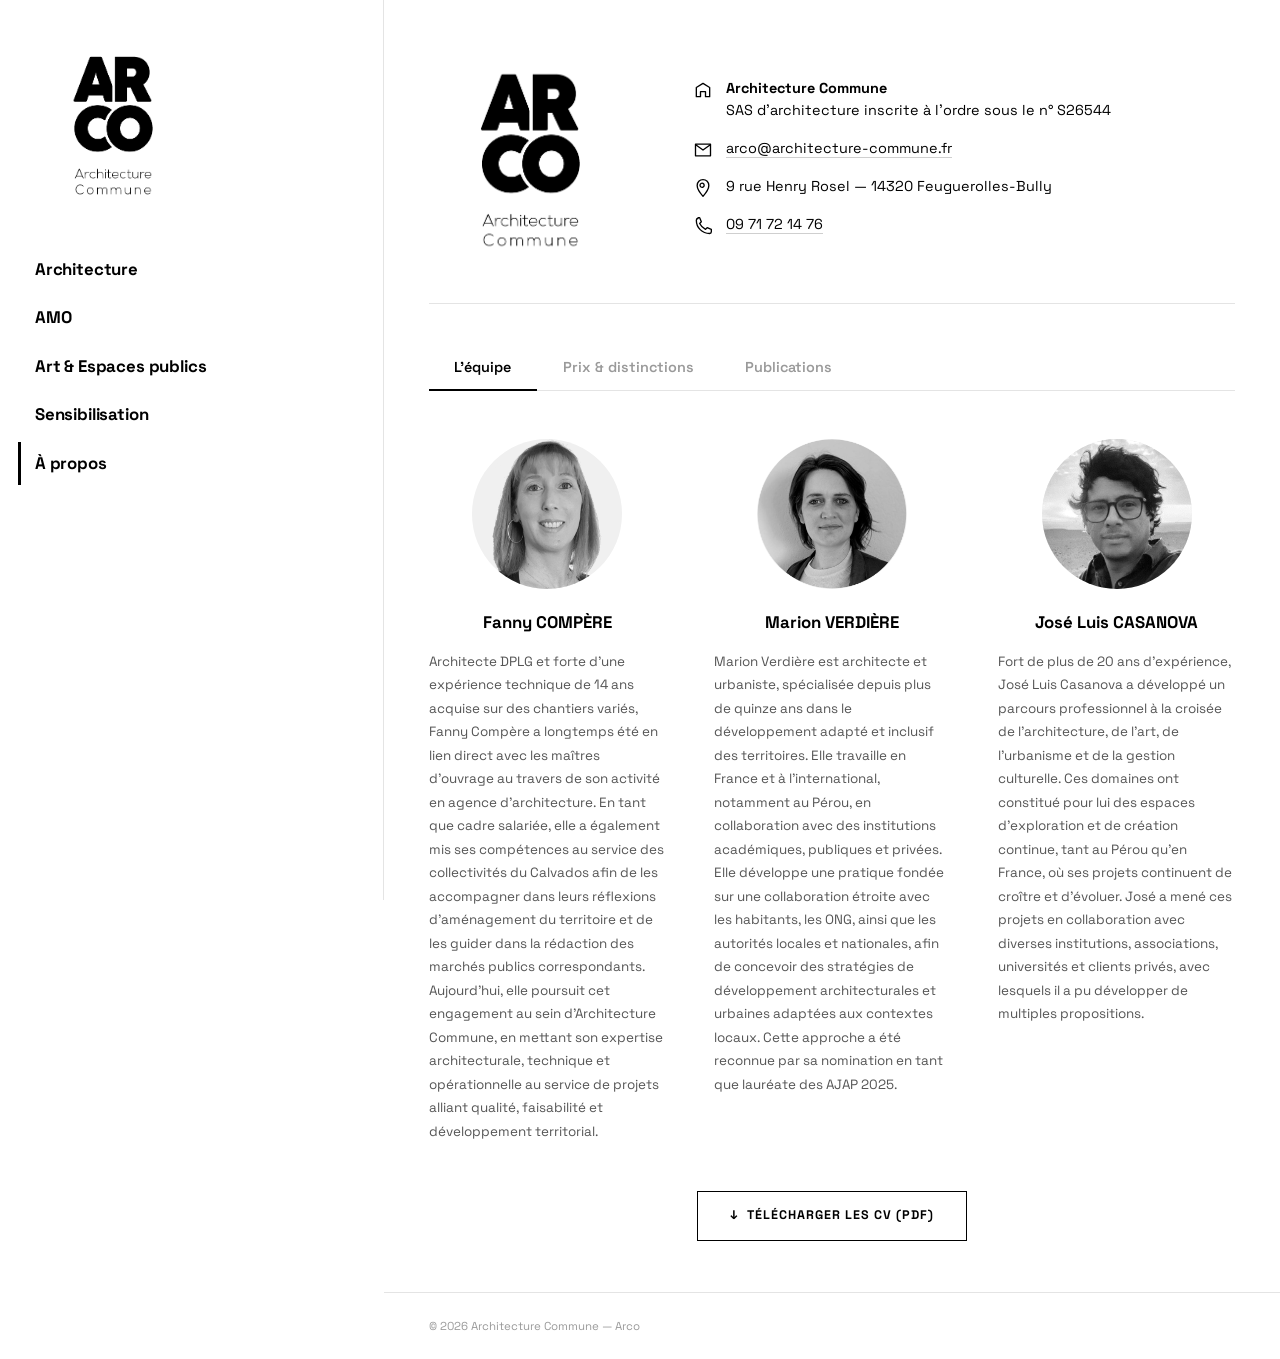
==== commit da321974: "add SEO metadata and favicon" ====
--- a/apropos.html
+++ b/apropos.html
@@ -4,6 +4,31 @@
   <meta charset="UTF-8">
   <meta name="viewport" content="width=device-width, initial-scale=1.0">
   <title>À propos – Architecture Commune</title>
+  <meta name="description" content="Architecture Commune (Arco) : l'équipe (Fanny Compère, Marion Verdière, José Luis Casanova), prix et distinctions (AJAP 2025, COP27, ONU-Habitat, Europan 12), publications et coordonnées.">
+
+  <!-- Favicon -->
+  <link rel="icon" type="image/png" href="media/logos/favicon.png">
+  <link rel="apple-touch-icon" href="media/logos/favicon.png">
+
+  <!-- SEO -->
+  <meta name="author" content="Architecture Commune">
+  <meta name="robots" content="index, follow">
+  <meta name="theme-color" content="#ffffff">
+  <link rel="canonical" href="https://www.architecture-commune.fr/apropos.html">
+
+  <!-- Open Graph -->
+  <meta property="og:type" content="website">
+  <meta property="og:site_name" content="Architecture Commune">
+  <meta property="og:locale" content="fr_FR">
+  <meta property="og:title" content="À propos – Architecture Commune">
+  <meta property="og:description" content="L'équipe, les prix et distinctions, les publications et les coordonnées d'Architecture Commune (Arco).">
+  <meta property="og:url" content="https://www.architecture-commune.fr/apropos.html">
+  <meta property="og:image" content="https://www.architecture-commune.fr/media/logos/logo-arco.png">
+
+  <!-- Twitter -->
+  <meta name="twitter:card" content="summary">
+  <meta name="twitter:image" content="https://www.architecture-commune.fr/media/logos/logo-arco.png">
+
   <link rel="stylesheet" href="css/style.css">
 </head>
 <body data-page="about">
--- a/css/style.css
+++ b/css/style.css
@@ -81,6 +81,7 @@
 .side-link:hover { opacity: 0.55; }
 
 /* Couleurs de catégorie au survol / actif */
+.side-item.is-active > .side-link { opacity: 1; border-color: var(--black); }
 .side-link--archi:hover, .side-item.is-active .side-link--archi { color: var(--archi); opacity: 1; border-color: var(--archi); }
 .side-link--amo:hover,   .side-item.is-active .side-link--amo   { color: var(--amo);   opacity: 1; border-color: var(--amo); }
 .side-link--art:hover,   .side-item.is-active .side-link--art   { color: var(--art);   opacity: 1; border-color: var(--art); }
@@ -95,28 +96,6 @@
   margin-left: -0.85rem;
   border-left: 3px solid var(--gray-200);
 }
-
-/* Sous-menu À propos */
-.side-item--about { margin-top: 0.5rem; }
-.side-subnav {
-  display: flex;
-  flex-direction: column;
-  gap: 0.1rem;
-  max-height: 0;
-  overflow: hidden;
-  padding-left: 0.85rem;
-  transition: max-height 0.3s ease;
-}
-.side-item--about:hover .side-subnav,
-.side-item--about.is-active .side-subnav { max-height: 140px; }
-.side-subnav a {
-  font-size: 0.82rem;
-  font-weight: 500;
-  color: var(--gray-600);
-  padding: 0.25rem 0;
-  transition: color 0.2s;
-}
-.side-subnav a:hover { color: var(--black); }
 
 /* ---------- CONTENU ---------- */
 .content {
@@ -471,7 +450,6 @@
     box-shadow: 0 0 40px rgba(0,0,0,0.12);
   }
   .sidebar.is-open { transform: translateX(0); }
-  .side-subnav { max-height: 140px; } /* toujours visible en mobile */
 
   .sidebar-backdrop {
     display: block; position: fixed; inset: 0; z-index: 80;
